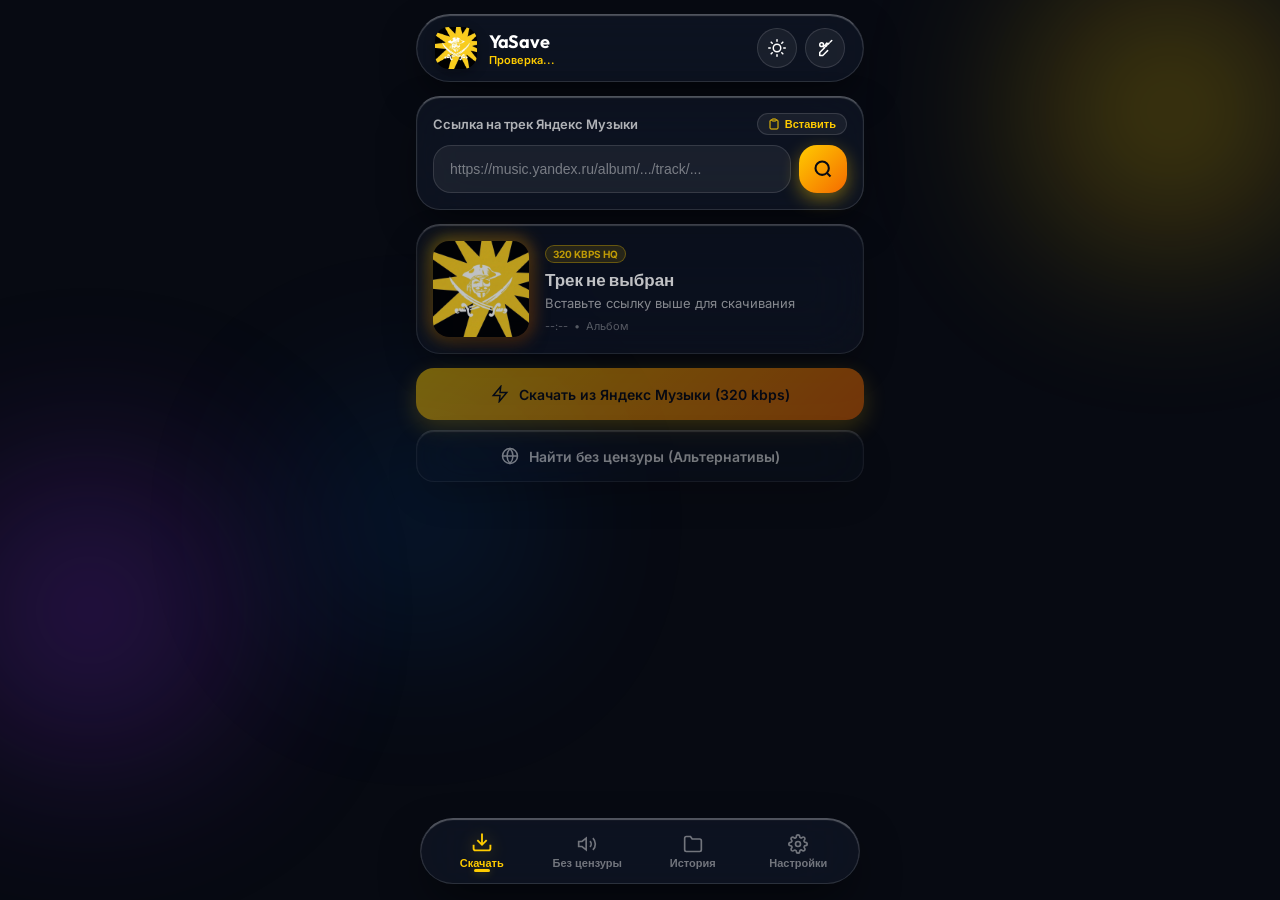
==== web/index.html @ c12ebddc "YaSave v2.0 Liquid Glass release with Android builder" ====
<!DOCTYPE html>
<html lang="ru" data-theme="dark">
<head>
  <meta charset="UTF-8">
  <meta name="viewport" content="width=device-width, initial-scale=1.0, maximum-scale=1.0, user-scalable=no, viewport-fit=cover">
  <title>YaSave — Liquid Glass Yandex Music Downloader</title>
  
  <!-- Favicon and PWA -->
  <link rel="icon" type="image/png" href="assets/icon.png">
  <link rel="apple-touch-icon" href="assets/icon.png">
  <meta name="theme-color" content="#0b0f19">
  <meta name="apple-mobile-web-app-capable" content="yes">
  <meta name="apple-mobile-web-app-status-bar-style" content="black-translucent">

  <!-- Google Fonts: Outfit & Inter for ultra-crisp modern typography -->
  <link rel="preconnect" href="https://fonts.googleapis.com">
  <link rel="preconnect" href="https://fonts.gstatic.com" crossorigin>
  <link href="https://fonts.googleapis.com/css2?family=Inter:wght@400;500;600;700&family=Outfit:wght@500;600;700;800&display=swap" rel="stylesheet">

  <!-- Immediate Zero-Flicker Session & Theme Hydration -->
  <script>
    (function() {
      try {
        const savedTheme = localStorage.getItem('yasave_theme');
        if (savedTheme) {
          document.documentElement.dataset.theme = savedTheme;
        }
        const savedAccent = localStorage.getItem('yasave_accent');
        if (savedAccent) {
          document.documentElement.style.setProperty('--accent', savedAccent);
        }
      } catch (e) {}
    })();
  </script>

  <link rel="stylesheet" href="css/style.css">
</head>
<body>

  <!-- Ambient Dynamic Liquid Mesh Background -->
  <div class="ambient-mesh" aria-hidden="true">
    <div class="aura-orb orb-1"></div>
    <div class="aura-orb orb-2"></div>
    <div class="aura-orb orb-3"></div>
    <div class="glass-noise-overlay"></div>
  </div>

  <!-- Minimalist Telegram / YouTube / Вкусно — и точка Style Splash Screen -->
  <div id="splash-screen" class="splash-screen">
    <div class="splash-minimal-content">
      <div class="splash-logo-container">
        <div class="splash-soft-glow"></div>
        <img src="assets/icon.png" alt="YaSave Logo" class="splash-app-logo">
      </div>
      <h1 class="splash-brand-title">YaSave</h1>
      <p class="splash-brand-subtitle">Музыка без границ</p>

      <!-- Sleek 3-Dot Pulse Loader (Telegram Style) -->
      <div class="splash-dots-loader">
        <span class="dot dot-1"></span>
        <span class="dot dot-2"></span>
        <span class="dot dot-3"></span>
      </div>
    </div>
  </div>

  <!-- Main App Shell -->
  <div class="app-container">

    <!-- Top Floating Header -->
    <header class="app-header liquid-card">
      <div class="header-brand">
        <img src="assets/icon.png" alt="Icon" class="header-icon">
        <div class="header-titles">
          <span class="header-title">YaSave</span>
          <span class="header-status-badge" id="header-user-status">Проверка...</span>
        </div>
      </div>
      <div class="header-actions">
        <button class="icon-btn" id="btn-theme-toggle" title="Сменить тему" aria-label="Сменить тему">
          <svg class="theme-icon-sun" viewBox="0 0 24 24" fill="none" stroke="currentColor" stroke-width="2" stroke-linecap="round" stroke-linejoin="round">
            <circle cx="12" cy="12" r="5"></circle>
            <line x1="12" y1="1" x2="12" y2="3"></line>
            <line x1="12" y1="21" x2="12" y2="23"></line>
            <line x1="4.22" y1="4.22" x2="5.64" y2="5.64"></line>
            <line x1="18.36" y1="18.36" x2="19.78" y2="19.78"></line>
            <line x1="1" y1="12" x2="3" y2="12"></line>
            <line x1="21" y1="12" x2="23" y2="12"></line>
            <line x1="4.22" y1="19.78" x2="5.64" y2="18.36"></line>
            <line x1="18.36" y1="5.64" x2="19.78" y2="4.22"></line>
          </svg>
          <svg class="theme-icon-moon" viewBox="0 0 24 24" fill="none" stroke="currentColor" stroke-width="2" stroke-linecap="round" stroke-linejoin="round">
            <path d="M21 12.79A9 9 0 1 1 11.21 3 7 7 0 0 0 21 12.79z"></path>
          </svg>
        </button>
        <button class="icon-btn" id="btn-quick-token" title="Авторизация" aria-label="Авторизация">
          <svg viewBox="0 0 24 24" fill="none" stroke="currentColor" stroke-width="2" stroke-linecap="round" stroke-linejoin="round">
            <path d="M21 2l-2 2m-1.5 1.5L16 7l-1.5-1.5L13 7l1.5 1.5L13 10l-1.5-1.5L10 10l1.5 1.5L9 14l-4 4v4h4l4-4 2.5-2.5"></path>
            <circle cx="7.5" cy="7.5" r="2.5"></circle>
          </svg>
        </button>
      </div>
    </header>

    <!-- Scrollable Screen Content -->
    <main class="screens-viewport">

      <!-- ================= TAB 1: СКАЧАТЬ (DOWNLOADER) ================= -->
      <section id="tab-download" class="screen-tab active">
        
        <!-- Input Liquid Card -->
        <div class="liquid-card input-card">
          <div class="input-card-header">
            <label for="track-url-input">Ссылка на трек Яндекс Музыки</label>
            <button type="button" class="text-pill-btn" id="btn-paste-clipboard">
              <svg viewBox="0 0 24 24" fill="none" stroke="currentColor" stroke-width="2"><path d="M16 4h2a2 2 0 0 1 2 2v14a2 2 0 0 1-2 2H6a2 2 0 0 1-2-2V6a2 2 0 0 1 2-2h2"></path><rect x="8" y="2" width="8" height="4" rx="1" ry="1"></rect></svg>
              Вставить
            </button>
          </div>
          <div class="input-group">
            <input 
              type="text" 
              id="track-url-input" 
              placeholder="https://music.yandex.ru/album/.../track/..." 
              autocomplete="off" 
              spellcheck="false"
            />
            <button class="primary-btn search-btn" id="btn-fetch-track" title="Найти трек">
              <svg viewBox="0 0 24 24" fill="none" stroke="currentColor" stroke-width="2.5"><circle cx="11" cy="11" r="8"></circle><line x1="21" y1="21" x2="16.65" y2="16.65"></line></svg>
            </button>
          </div>
        </div>

        <!-- Hero Track Card (Preview) -->
        <div id="track-hero-card" class="liquid-card track-card empty-state">
          <div class="cover-wrapper">
            <div class="vinyl-glow"></div>
            <img id="track-cover-img" src="assets/cover.jpg" alt="Track Cover" class="cover-img">
            <div class="playing-equalizer-badge hidden" id="card-equalizer">
              <span></span><span></span><span></span>
            </div>
          </div>
          
          <div class="track-details">
            <div class="track-badges-row">
              <span class="badge badge-bitrate" id="badge-bitrate">320 kbps HQ</span>
              <span class="badge badge-explicit hidden" id="badge-explicit">18+ EXPLICIT</span>
            </div>
            <h2 class="track-title" id="track-title">Трек не выбран</h2>
            <p class="track-artist" id="track-artist">Вставьте ссылку выше для скачивания</p>
            <div class="track-meta-row">
              <span class="meta-item" id="track-duration">--:--</span>
              <span class="meta-dot">•</span>
              <span class="meta-item" id="track-album">Альбом</span>
            </div>
          </div>
        </div>

        <!-- Download Action Buttons -->
        <div class="actions-stack">
          <button class="liquid-button btn-glow-primary" id="btn-download-ym" disabled>
            <div class="btn-shine"></div>
            <svg class="btn-icon" viewBox="0 0 24 24" fill="none" stroke="currentColor" stroke-width="2"><path d="M13 2L3 14h9l-1 8 10-12h-9l1-8z"></path></svg>
            <span class="btn-text">Скачать из Яндекс Музыки (320 kbps)</span>
          </button>

          <button class="liquid-button btn-glass-accent" id="btn-find-uncensored" disabled>
            <svg class="btn-icon" viewBox="0 0 24 24" fill="none" stroke="currentColor" stroke-width="2"><circle cx="12" cy="12" r="10"></circle><line x1="2" y1="12" x2="22" y2="12"></line><path d="M12 2a15.3 15.3 0 0 1 4 10 15.3 15.3 0 0 1-4 10 15.3 15.3 0 0 1-4-10 15.3 15.3 0 0 1 4-10z"></path></svg>
            <span class="btn-text">Найти без цензуры (Альтернативы)</span>
          </button>
        </div>

        <!-- Liquid Glass Progress Bar -->
        <div id="progress-container" class="liquid-card progress-card hidden">
          <div class="progress-info-row">
            <div class="progress-status-wrap">
              <div class="pulsing-dot"></div>
              <span class="progress-stage-text" id="progress-stage-text">Загрузка...</span>
            </div>
            <span class="progress-percent-badge" id="progress-percent">0%</span>
          </div>

          <div class="progress-track">
            <div class="progress-fill" id="progress-fill" style="width: 0%;">
              <div class="progress-shimmer"></div>
            </div>
          </div>

          <div class="progress-footer-row">
            <span class="progress-bytes" id="progress-bytes">0.0 / 0.0 МБ</span>
            <span class="progress-speed" id="progress-speed"></span>
          </div>
        </div>

        <!-- Success Result Card -->
        <div id="result-success-card" class="liquid-card success-card hidden">
          <div class="success-icon-wrap">
            <svg viewBox="0 0 24 24" fill="none" stroke="currentColor" stroke-width="2.5"><path d="M22 11.08V12a10 10 0 1 1-5.93-9.14"></path><polyline points="22 4 12 14.01 9 11.01"></polyline></svg>
          </div>
          <div class="success-text-wrap">
            <h4 class="success-title">Трек успешно сохранён!</h4>
            <p class="success-filename" id="success-filename">Song.mp3</p>
          </div>
          <button class="liquid-button btn-glass-sm" id="btn-open-folder-action">
            <svg class="btn-sm-icon" viewBox="0 0 24 24" fill="none" stroke="currentColor" stroke-width="2" width="16" height="16"><path d="M22 19a2 2 0 0 1-2 2H4a2 2 0 0 1-2-2V5a2 2 0 0 1 2-2h5l2 3h9a2 2 0 0 1 2 2z"></path></svg>
            <span>Открыть папку</span>
          </button>
        </div>

      </section>

      <!-- ================= TAB 2: БЕЗ ЦЕНЗУРЫ (UNCENSORED ALTERNATIVES) ================= -->
      <section id="tab-uncensored" class="screen-tab">
        <div class="liquid-card section-hero-card">
          <div class="hero-icon-pill">
            <svg viewBox="0 0 24 24" fill="none" stroke="currentColor" stroke-width="2"><polygon points="11 5 6 9 2 9 2 15 6 15 11 19 11 5"></polygon><path d="M19.07 4.93a10 10 0 0 1 0 14.14M15.54 8.46a5 5 0 0 1 0 7.07"></path></svg>
          </div>
          <div class="hero-text-wrap">
            <h3 class="hero-title">Поиск версий без цензуры</h3>
            <p class="hero-desc">Поддержка SoundCloud, Spotify (Match) и YouTube с предпрослушиванием.</p>
          </div>
        </div>

        <!-- Source Selector Filter Pills -->
        <div class="source-filter-pills" id="source-filter-pills">
          <button type="button" class="source-pill active" data-source="all">
            <span class="pill-dot dot-all"></span>
            Все источники
          </button>
          <button type="button" class="source-pill" data-source="soundcloud">
            <svg class="pill-icon icon-sc" viewBox="0 0 24 24" fill="currentColor"><path d="M11.56 8.87V17h1.41V9.56c-.44-.45-.92-.69-1.41-.69zm-2.82 1.63V17h1.41v-6.5zm-2.82 2.45V17h1.41v-4.05zm-2.82 1.63V17h1.41v-2.42zm11.28-7.34C13.88 5.61 13.06 4 11.5 4c-.7 0-1.34.33-1.84.88v3.31c.56-.25 1.18-.39 1.84-.39 1.43 0 2.65 1.05 2.9 2.44zM18 9c-.28 0-.55.03-.82.1.28.53.44 1.13.44 1.77 0 2.05-1.55 3.73-3.53 3.96V17H20c2.21 0 4-1.79 4-4s-1.79-4-4-4z"/></svg>
            SoundCloud
          </button>
          <button type="button" class="source-pill" data-source="spotify">
            <svg class="pill-icon icon-sp" viewBox="0 0 24 24" fill="currentColor"><path d="M12 2C6.477 2 2 6.477 2 12c0 5.524 4.477 10 10 10s10-4.476 10-10c0-5.523-4.477-10-10-10zm4.586 14.424c-.18.295-.563.387-.857.207-2.35-1.434-5.308-1.758-8.793-.963-.335.077-.67-.133-.746-.469-.077-.334.132-.67.468-.745 3.808-.871 7.076-.505 9.721 1.113.294.18.386.563.207.857zm1.225-2.723c-.226.367-.709.482-1.075.257-2.687-1.652-6.785-2.131-9.965-1.166-.413.127-.848-.106-.973-.519-.125-.413.108-.848.52-.974 3.632-1.102 8.147-.568 11.235 1.328.366.226.481.709.258 1.074zm.105-2.835C14.692 8.95 9.375 8.775 6.297 9.71c-.494.15-1.016-.129-1.166-.624-.149-.495.13-1.016.625-1.166 3.532-1.073 9.404-.866 13.115 1.337.445.264.59.838.327 1.282-.264.443-.838.59-1.281.327z"/></svg>
            Spotify Match
          </button>
          <button type="button" class="source-pill" data-source="youtube">
            <svg class="pill-icon icon-yt" viewBox="0 0 24 24" fill="currentColor"><path d="M23.498 6.186a3.016 3.016 0 0 0-2.122-2.136C19.505 3.545 12 3.545 12 3.545s-7.505 0-9.377.505A3.017 3.017 0 0 0 .502 6.186C0 8.07 0 12 0 12s0 3.93.502 5.814a3.016 3.016 0 0 0 2.122 2.136c1.871.505 9.376.505 9.376.505s7.505 0 9.377-.505a3.015 3.015 0 0 0 2.122-2.136C24 15.93 24 12 24 12s0-3.93-.502-5.814zM9.545 15.568V8.432L15.818 12l-6.273 3.568z"/></svg>
            YouTube Music
          </button>
        </div>

        <!-- Search Bar for Alternatives -->
        <div class="liquid-card input-card">
          <div class="input-group">
            <input 
              type="text" 
              id="alt-search-input" 
              placeholder="Введите название трека или ссылку (Spotify / SoundCloud / YouTube)..." 
            />
            <button class="primary-btn search-btn" id="btn-trigger-alt-search" title="Искать">
              <svg viewBox="0 0 24 24" fill="none" stroke="currentColor" stroke-width="2.5"><circle cx="11" cy="11" r="8"></circle><line x1="21" y1="21" x2="16.65" y2="16.65"></line></svg>
            </button>
          </div>
        </div>

        <!-- Alternatives Candidates List -->
        <div id="alt-results-list" class="cards-list">
          <div class="empty-placeholder">
            <svg viewBox="0 0 24 24" fill="none" stroke="currentColor" stroke-width="1.5"><circle cx="12" cy="12" r="10"></circle><polygon points="10 8 16 12 10 16 10 8"></polygon></svg>
            <p>Выберите трек во вкладке «Скачать» или введите поисковый запрос</p>
          </div>
        </div>
      </section>

      <!-- ================= TAB 3: ИСТОРИЯ (LIBRARY) ================= -->
      <section id="tab-history" class="screen-tab">
        <div class="liquid-card section-hero-card">
          <div class="hero-icon-pill">
            <svg viewBox="0 0 24 24" fill="none" stroke="currentColor" stroke-width="2"><path d="M22 19a2 2 0 0 1-2 2H4a2 2 0 0 1-2-2V5a2 2 0 0 1 2-2h5l2 3h9a2 2 0 0 1 2 2z"></path></svg>
          </div>
          <div class="hero-text-wrap">
            <h3 class="hero-title">Скачанные треки</h3>
            <p class="hero-desc" id="history-folder-label">Загрузки сохранены в Downloads/YaSave</p>
          </div>
          <button class="icon-btn" id="btn-refresh-history" title="Обновить">
            <svg viewBox="0 0 24 24" fill="none" stroke="currentColor" stroke-width="2"><polyline points="23 4 23 10 17 10"></polyline><polyline points="1 20 1 14 7 14"></polyline><path d="M3.51 9a9 9 0 0 1 14.85-3.36L23 10M1 14l4.64 4.36A9 9 0 0 0 20.49 15"></path></svg>
          </button>
        </div>

        <div id="history-items-list" class="cards-list">
          <div class="empty-placeholder">
            <p>Пока нет скачанных треков</p>
          </div>
        </div>
      </section>

      <!-- ================= TAB 4: НАСТРОЙКИ (SETTINGS) ================= -->
      <section id="tab-settings" class="screen-tab">
        
        <!-- Accent Color Picker (Horizontal Scroll + Rainbow Color Wheel) -->
        <div class="liquid-card settings-card">
          <div class="settings-title-row">
            <div>
              <h4 class="settings-group-title">Цвет акцента (Liquid Aura)</h4>
              <p class="settings-group-desc">Листайте цвета вбок или настройте свой оттенок</p>
            </div>
          </div>
          
          <div class="accent-palette-scroll" id="accent-palette-scroll">
            <button class="palette-swatch active" data-color="#FFCC00" style="--swatch-color: #FFCC00;" title="Яндекс Золото">
              <span class="swatch-check">✓</span>
            </button>
            <button class="palette-swatch" data-color="#FF5500" style="--swatch-color: #FF5500;" title="Неоновый Огонь">
              <span class="swatch-check">✓</span>
            </button>
            <button class="palette-swatch" data-color="#FF2D55" style="--swatch-color: #FF2D55;" title="Рубиновый Неон">
              <span class="swatch-check">✓</span>
            </button>
            <button class="palette-swatch" data-color="#FF2E93" style="--swatch-color: #FF2E93;" title="Радиант Роуз">
              <span class="swatch-check">✓</span>
            </button>
            <button class="palette-swatch" data-color="#B026FF" style="--swatch-color: #B026FF;" title="Синтвейв Пурпур">
              <span class="swatch-check">✓</span>
            </button>
            <button class="palette-swatch" data-color="#6366F1" style="--swatch-color: #6366F1;" title="Электрик Индиго">
              <span class="swatch-check">✓</span>
            </button>
            <button class="palette-swatch" data-color="#00A3FF" style="--swatch-color: #00A3FF;" title="Кибер Сапфир">
              <span class="swatch-check">✓</span>
            </button>
            <button class="palette-swatch" data-color="#00E5FF" style="--swatch-color: #00E5FF;" title="Лазурный Неон">
              <span class="swatch-check">✓</span>
            </button>
            <button class="palette-swatch" data-color="#00E575" style="--swatch-color: #00E575;" title="Изумрудный Неон">
              <span class="swatch-check">✓</span>
            </button>
            <button class="palette-swatch" data-color="#A3E635" style="--swatch-color: #A3E635;" title="Лайм Драйв">
              <span class="swatch-check">✓</span>
            </button>
            <button class="palette-swatch" data-color="#E2E8F0" style="--swatch-color: #E2E8F0;" title="Ледяная Платина">
              <span class="swatch-check">✓</span>
            </button>

            <!-- Custom Color Picker Swatch -->
            <button type="button" class="palette-swatch rainbow-swatch" id="btn-rainbow-picker" title="Выбрать свой цвет на спектре">
              <svg class="rainbow-svg-icon" viewBox="0 0 24 24" fill="none" stroke="currentColor" stroke-width="2.5" stroke-linecap="round" stroke-linejoin="round">
                <circle cx="12" cy="12" r="10"></circle>
                <circle cx="12" cy="12" r="4"></circle>
                <line x1="12" y1="2" x2="12" y2="8"></line>
                <line x1="12" y1="16" x2="12" y2="22"></line>
                <line x1="2" y1="12" x2="8" y2="12"></line>
                <line x1="16" y1="12" x2="22" y2="12"></line>
              </svg>
            </button>
            <input type="color" id="custom-color-picker" class="hidden-color-input" value="#FFCC00">
          </div>
        </div>

        <!-- Auth & Token Card -->
        <div class="liquid-card settings-card">
          <h4 class="settings-group-title">Авторизация Яндекс Музыки</h4>
          <div class="account-status-row">
            <div class="account-avatar-wrap">
              <img src="assets/icon.png" alt="Avatar" class="account-avatar">
            </div>
            <div class="account-info">
              <span class="account-name" id="settings-account-name">Проверка токена...</span>
              <span class="account-sub" id="settings-account-sub">Статус подписки</span>
            </div>
          </div>
          <div class="actions-stack auth-actions">
            <button class="liquid-button btn-glass-sm" id="btn-open-device-auth">
              <svg viewBox="0 0 24 24" fill="none" stroke="currentColor" stroke-width="2"><rect x="5" y="2" width="14" height="20" rx="2" ry="2"></rect><line x1="12" y1="18" x2="12.01" y2="18"></line></svg>
              Войти через ya.ru/device (Код)
            </button>
            <button class="liquid-button btn-glass-sm" id="btn-open-manual-auth">
              <svg viewBox="0 0 24 24" fill="none" stroke="currentColor" stroke-width="2"><path d="M21 2l-2 2m-1.5 1.5L16 7l-1.5-1.5L13 7l1.5 1.5L13 10l-1.5-1.5L10 10l1.5 1.5L9 14l-4 4v4h4l4-4 2.5-2.5"></path><circle cx="7.5" cy="7.5" r="2.5"></circle></svg>
              Ввести токен вручную
            </button>
            <button class="liquid-button btn-glass-sm hidden" id="btn-auth-logout" style="color: #ff453a;">
              <svg viewBox="0 0 24 24" fill="none" stroke="currentColor" stroke-width="2"><path d="M9 21H5a2 2 0 0 1-2-2V5a2 2 0 0 1 2-2h4"></path><polyline points="16 17 21 12 16 7"></polyline><line x1="21" y1="12" x2="9" y2="12"></line></svg>
              Выйти из аккаунта
            </button>
          </div>
        </div>

        <!-- System & Storage Card -->
        <div class="liquid-card settings-card">
          <h4 class="settings-group-title">Папка сохранения и система</h4>
          <div class="settings-row">
            <span class="setting-label">Путь к файлам:</span>
            <span class="setting-val" id="settings-storage-path">Downloads/YaSave</span>
          </div>
          <button class="liquid-button btn-glass-sm" id="btn-open-storage-folder">
            <svg viewBox="0 0 24 24" fill="none" stroke="currentColor" stroke-width="2"><path d="M22 19a2 2 0 0 1-2 2H4a2 2 0 0 1-2-2V5a2 2 0 0 1 2-2h5l2 3h9a2 2 0 0 1 2 2z"></path></svg>
            Открыть папку с треками
          </button>
        </div>

        <!-- About Card -->
        <div class="liquid-card settings-card about-card">
          <div class="about-header">
            <img src="assets/icon.png" alt="YaSave" class="about-icon">
            <div>
              <span class="about-title">YaSave v2.0 Liquid Glass</span>
              <span class="about-sub">Поддержка Android APK & Windows Desktop</span>
            </div>
          </div>
          <p class="about-text">
            Скачивание музыки с сохранением оригинальных обложек в 1000x1000, тегов ID3v2 и альтернативных версий без цензуры.
          </p>
        </div>

      </section>

    </main>

    <!-- Floating Liquid Glass Bottom Navigation Bar (No Buggy Oval) -->
    <nav class="liquid-nav-bar">
      <button class="nav-item active" data-tab="tab-download">
        <svg viewBox="0 0 24 24" fill="none" stroke="currentColor" stroke-width="2"><path d="M21 15v4a2 2 0 0 1-2 2H5a2 2 0 0 1-2-2v-4"></path><polyline points="7 10 12 15 17 10"></polyline><line x1="12" y1="15" x2="12" y2="3"></line></svg>
        <span>Скачать</span>
      </button>

      <button class="nav-item" data-tab="tab-uncensored">
        <svg viewBox="0 0 24 24" fill="none" stroke="currentColor" stroke-width="2"><polygon points="11 5 6 9 2 9 2 15 6 15 11 19 11 5"></polygon><path d="M19.07 4.93a10 10 0 0 1 0 14.14M15.54 8.46a5 5 0 0 1 0 7.07"></path></svg>
        <span>Без цензуры</span>
      </button>

      <button class="nav-item" data-tab="tab-history">
        <svg viewBox="0 0 24 24" fill="none" stroke="currentColor" stroke-width="2"><path d="M22 19a2 2 0 0 1-2 2H4a2 2 0 0 1-2-2V5a2 2 0 0 1 2-2h5l2 3h9a2 2 0 0 1 2 2z"></path></svg>
        <span>История</span>
      </button>

      <button class="nav-item" data-tab="tab-settings">
        <svg viewBox="0 0 24 24" fill="none" stroke="currentColor" stroke-width="2"><circle cx="12" cy="12" r="3"></circle><path d="M19.4 15a1.65 1.65 0 0 0 .33 1.82l.06.06a2 2 0 0 1 0 2.83 2 2 0 0 1-2.83 0l-.06-.06a1.65 1.65 0 0 0-1.82-.33 1.65 1.65 0 0 0-1 1.51V21a2 2 0 0 1-2 2 2 2 0 0 1-2-2v-.09A1.65 1.65 0 0 0 9 19.4a1.65 1.65 0 0 0-1.82.33l-.06.06a2 2 0 0 1-2.83 0 2 2 0 0 1 0-2.83l.06-.06a1.65 1.65 0 0 0 .33-1.82 1.65 1.65 0 0 0-1.51-1H3a2 2 0 0 1-2-2 2 2 0 0 1 2-2h.09A1.65 1.65 0 0 0 4.6 9a1.65 1.65 0 0 0-.33-1.82l-.06-.06a2 2 0 0 1 0-2.83 2 2 0 0 1 2.83 0l.06.06a1.65 1.65 0 0 0 1.82.33H9a1.65 1.65 0 0 0 1-1.51V3a2 2 0 0 1 2-2 2 2 0 0 1 2 2v.09a1.65 1.65 0 0 0 1 1.51 1.65 1.65 0 0 0 1.82-.33l.06-.06a2 2 0 0 1 2.83 0 2 2 0 0 1 0 2.83l-.06.06a1.65 1.65 0 0 0-.33 1.82V9a1.65 1.65 0 0 0 1.51 1H21a2 2 0 0 1 2 2 2 2 0 0 1-2 2h-.09a1.65 1.65 0 0 0-1.51 1z"></path></svg>
        <span>Настройки</span>
      </button>
    </nav>

  </div>

  <!-- ================= MODALS ================= -->

  <!-- Modal: Device Code OAuth Flow -->
  <div id="modal-device-auth" class="modal-overlay">
    <div class="liquid-card modal-card">
      <div class="modal-header">
        <h3 class="modal-title">Вход через ya.ru/device</h3>
        <button class="modal-close-btn" data-close-modal="modal-device-auth">&times;</button>
      </div>
      <p class="modal-instruction">
        1. Откройте в браузере сайт <strong>ya.ru/device</strong><br>
        2. Введите указанный код подтверждения:
      </p>

      <div class="user-code-display" id="device-code-display">
        <span class="code-text" id="device-code-val">------</span>
        <button class="code-copy-btn" id="btn-copy-device-code" title="Скопировать код">
          <svg viewBox="0 0 24 24" fill="none" stroke="currentColor" stroke-width="2"><rect x="9" y="9" width="13" height="13" rx="2" ry="2"></rect><path d="M5 15H4a2 2 0 0 1-2-2V4a2 2 0 0 1 2-2h9a2 2 0 0 1 2 2v1"></path></svg>
        </button>
      </div>

      <div class="poll-status-indicator">
        <div class="pulsing-spinner"></div>
        <span id="device-poll-status">Ожидание подтверждения...</span>
      </div>

      <div class="modal-actions-row">
        <a href="https://ya.ru/device" target="_blank" rel="noopener" class="liquid-button btn-glow-primary modal-action-btn" id="btn-open-browser-device">
          Открыть ya.ru/device
        </a>
      </div>
    </div>
  </div>

  <!-- Modal: Manual Token Entry -->
  <div id="modal-manual-auth" class="modal-overlay">
    <div class="liquid-card modal-card">
      <div class="modal-header">
        <h3 class="modal-title">Ручной ввод токена</h3>
        <button class="modal-close-btn" data-close-modal="modal-manual-auth">&times;</button>
      </div>
      <p class="modal-instruction">
        Вставьте ваш OAuth токен Яндекс Музыки (начинается с <code>y0_...</code> или <code>AQAAAA...</code>):
      </p>

      <div class="input-group">
        <input type="text" id="manual-token-input" placeholder="y0_AgAAAA..." autocomplete="off">
      </div>

      <div class="modal-actions-row">
        <button class="liquid-button btn-glow-primary modal-action-btn" id="btn-submit-manual-token">
          Проверить и сохранить
        </button>
      </div>
    </div>
  </div>

  <!-- Toast Notification Container -->
  <div id="toast-container" class="toast-container"></div>

  <!-- Hidden Audio Preview Player -->
  <audio id="global-preview-player" preload="none"></audio>

  <script src="js/app.js"></script>
</body>
</html>
---- web/css/style.css ----
/* ==========================================================================
   YaSave — Liquid Glass Design System (iOS & Telegram Inspired)
   ========================================================================== */

:root {
  /* Dynamic Accent Color (Default: Yandex Gold #FFCC00) */
  --accent-h: 48;
  --accent-s: 100%;
  --accent-l: 50%;
  --accent: hsl(var(--accent-h), var(--accent-s), var(--accent-l));
  --accent-contrast: #070a14;
  --accent-glow: hsla(var(--accent-h), var(--accent-s), var(--accent-l), 0.42);
  --accent-subtle: hsla(var(--accent-h), var(--accent-s), var(--accent-l), 0.16);
  --accent-gradient: linear-gradient(135deg, hsl(var(--accent-h), var(--accent-s), var(--accent-l)), hsl(calc(var(--accent-h) - 22), 100%, 48%));
  
  /* Radii & Curves */
  --radius-sm: 12px;
  --radius-md: 18px;
  --radius-lg: 24px;
  --radius-full: 9999px;

  /* Spring Animations */
  --ease-spring: cubic-bezier(0.175, 0.885, 0.32, 1.275);
  --ease-smooth: cubic-bezier(0.16, 1, 0.3, 1);
  --duration-fast: 0.2s;
  --duration-normal: 0.35s;
}

/* ================= DARK THEME (Obsidian Liquid Glass) ================= */
[data-theme="dark"] {
  --bg-deep: #070a12;
  --bg-surface: #0e1424;
  --text-primary: #ffffff;
  --text-secondary: rgba(255, 255, 255, 0.68);
  --text-muted: rgba(255, 255, 255, 0.42);
  
  --glass-bg: rgba(255, 255, 255, 0.055);
  --glass-card-bg: rgba(18, 24, 38, 0.65);
  --glass-border: rgba(255, 255, 255, 0.13);
  --glass-border-top: rgba(255, 255, 255, 0.28);
  --glass-shadow: 0 16px 40px -8px rgba(0, 0, 0, 0.55), inset 0 1px 1px 0 rgba(255, 255, 255, 0.25);
  --glass-blur: blur(28px) saturate(190%);
  
  --input-bg: rgba(255, 255, 255, 0.06);
  --input-border: rgba(255, 255, 255, 0.12);
  --card-glow: 0 0 25px rgba(0, 0, 0, 0.4);
}

/* ================= LIGHT THEME (Pearl Frosted Glass) ================= */
[data-theme="light"] {
  --bg-deep: #eef3f9;
  --bg-surface: #e2eaf4;
  --text-primary: #0a1120;
  --text-secondary: rgba(10, 17, 32, 0.72);
  --text-muted: rgba(10, 17, 32, 0.48);
  
  --glass-bg: rgba(255, 255, 255, 0.72);
  --glass-card-bg: rgba(255, 255, 255, 0.82);
  --glass-border: rgba(255, 255, 255, 0.8);
  --glass-border-top: rgba(255, 255, 255, 0.95);
  --glass-shadow: 0 16px 36px -10px rgba(0, 0, 0, 0.08), inset 0 1px 1px 0 rgba(255, 255, 255, 0.9);
  --glass-blur: blur(24px) saturate(180%);
  
  --input-bg: rgba(255, 255, 255, 0.88);
  --input-border: rgba(0, 0, 0, 0.1);
  --card-glow: 0 10px 30px rgba(0, 0, 0, 0.05);
}

/* Base Reset & Typography */
* {
  box-sizing: border-box;
  margin: 0;
  padding: 0;
  -webkit-tap-highlight-color: transparent;
}

body {
  font-family: 'Inter', -apple-system, BlinkMacSystemFont, "Segoe UI", Roboto, sans-serif;
  background-color: var(--bg-deep);
  color: var(--text-primary);
  min-height: 100vh;
  display: flex;
  justify-content: center;
  overflow-x: hidden;
  user-select: none;
  transition: background-color var(--duration-normal) ease, color var(--duration-normal) ease;
}

/* ================= AMBIENT DYNAMIC MESH BACKGROUND ================= */
.ambient-mesh {
  position: fixed;
  inset: 0;
  overflow: hidden;
  pointer-events: none;
  z-index: 0;
}

.aura-orb {
  position: absolute;
  border-radius: 50%;
  filter: blur(90px);
  opacity: 0.45;
  will-change: transform;
}

.orb-1 {
  width: 380px;
  height: 380px;
  background: radial-gradient(circle, var(--accent) 0%, transparent 70%);
  top: -80px;
  right: -80px;
  animation: floatOrb1 16s ease-in-out infinite alternate;
}

.orb-2 {
  width: 420px;
  height: 420px;
  background: radial-gradient(circle, #7928ca 0%, transparent 70%);
  bottom: 80px;
  left: -120px;
  animation: floatOrb2 22s ease-in-out infinite alternate;
}

.orb-3 {
  width: 320px;
  height: 320px;
  background: radial-gradient(circle, #0070f3 0%, transparent 70%);
  top: 40%;
  left: 20%;
  opacity: 0.25;
  animation: floatOrb3 18s ease-in-out infinite alternate;
}

@keyframes floatOrb1 {
  0% { transform: translate(0, 0) scale(1); }
  50% { transform: translate(-80px, 120px) scale(1.15); }
  100% { transform: translate(-30px, 60px) scale(0.95); }
}

@keyframes floatOrb2 {
  0% { transform: translate(0, 0) scale(1); }
  50% { transform: translate(100px, -90px) scale(1.1); }
  100% { transform: translate(50px, -40px) scale(0.9); }
}

@keyframes floatOrb3 {
  0% { transform: translate(0, 0) scale(0.9); }
  100% { transform: translate(-60px, -70px) scale(1.2); }
}

/* ================= SPLASH / LOADING SCREEN (MINIMALIST TELEGRAM & YOUTUBE STYLE) ================= */
.splash-screen {
  position: fixed;
  inset: 0;
  background: var(--bg-deep);
  z-index: 9999;
  display: flex;
  align-items: center;
  justify-content: center;
  transition: opacity 0.5s cubic-bezier(0.4, 0, 0.2, 1), transform 0.5s cubic-bezier(0.4, 0, 0.2, 1), visibility 0.5s;
}

.splash-screen.hidden {
  opacity: 0;
  transform: scale(1.04);
  visibility: hidden;
  pointer-events: none;
}

.splash-minimal-content {
  display: flex;
  flex-direction: column;
  align-items: center;
  text-align: center;
  padding: 24px;
  animation: splashMinimalEnter 0.7s cubic-bezier(0.16, 1, 0.3, 1) forwards;
}

@keyframes splashMinimalEnter {
  0% {
    opacity: 0;
    transform: scale(0.9) translateY(12px);
  }
  100% {
    opacity: 1;
    transform: scale(1) translateY(0);
  }
}

.splash-logo-container {
  position: relative;
  width: 96px;
  height: 96px;
  display: flex;
  align-items: center;
  justify-content: center;
  margin-bottom: 20px;
}

.splash-soft-glow {
  position: absolute;
  width: 150px;
  height: 150px;
  border-radius: 50%;
  background: radial-gradient(circle, var(--accent-glow) 0%, transparent 70%);
  filter: blur(16px);
  opacity: 0.65;
  animation: splashSoftPulse 2.4s ease-in-out infinite alternate;
}

@keyframes splashSoftPulse {
  0% { transform: scale(0.9); opacity: 0.45; }
  100% { transform: scale(1.25); opacity: 0.8; }
}

.splash-app-logo {
  position: relative;
  width: 96px;
  height: 96px;
  border-radius: 24px;
  object-fit: cover;
  box-shadow: 0 16px 36px rgba(0, 0, 0, 0.45), 0 0 0 1px rgba(255, 255, 255, 0.14);
}

.splash-brand-title {
  font-family: 'Outfit', -apple-system, sans-serif;
  font-size: 32px;
  font-weight: 700;
  letter-spacing: -0.4px;
  color: var(--text-primary);
  margin-bottom: 4px;
}

.splash-brand-subtitle {
  font-size: 13px;
  font-weight: 500;
  color: var(--text-secondary);
  letter-spacing: 0.3px;
}

/* Telegram / YouTube / Вкусно — и точка style 3-dot pulse loader */
.splash-dots-loader {
  display: flex;
  align-items: center;
  gap: 8px;
  margin-top: 36px;
  height: 12px;
}

.splash-dots-loader .dot {
  width: 7.5px;
  height: 7.5px;
  border-radius: 50%;
  background: var(--accent);
  box-shadow: 0 0 10px var(--accent-glow);
  opacity: 0.25;
  animation: telegramDotPulse 1.25s ease-in-out infinite;
}

.splash-dots-loader .dot-1 {
  animation-delay: 0s;
}

.splash-dots-loader .dot-2 {
  animation-delay: 0.22s;
}

.splash-dots-loader .dot-3 {
  animation-delay: 0.44s;
}

@keyframes telegramDotPulse {
  0%, 100% {
    transform: scale(0.8);
    opacity: 0.2;
  }
  50% {
    transform: scale(1.4);
    opacity: 1;
  }
}

/* Source Filter Pills (SoundCloud / Spotify / YouTube) */
.source-filter-pills {
  display: flex;
  gap: 8px;
  overflow-x: auto;
  padding: 6px 2px;
  scrollbar-width: none;
  -webkit-overflow-scrolling: touch;
  cursor: grab;
  user-select: none;
}

.source-filter-pills.is-dragging {
  cursor: grabbing;
}

.source-filter-pills::-webkit-scrollbar {
  display: none;
}

.source-pill {
  display: flex;
  align-items: center;
  gap: 6px;
  padding: 8px 14px;
  border-radius: var(--radius-full);
  border: 1px solid var(--glass-border);
  background: var(--glass-bg);
  backdrop-filter: var(--glass-blur);
  color: var(--text-secondary);
  font-size: 12px;
  font-weight: 600;
  cursor: pointer;
  white-space: nowrap;
  flex-shrink: 0;
  transition: all var(--duration-fast) var(--ease-spring);
}

.source-pill:hover {
  transform: translateY(-2px);
  border-color: var(--glass-border-top);
  color: var(--text-primary);
}

.source-pill.active {
  background: var(--accent-subtle);
  border-color: var(--accent);
  color: var(--accent);
  box-shadow: 0 4px 14px var(--accent-subtle);
}

.pill-dot.dot-all {
  width: 7px;
  height: 7px;
  border-radius: 50%;
  background: var(--accent);
  box-shadow: 0 0 6px var(--accent);
}

.pill-icon {
  width: 14px;
  height: 14px;
  flex-shrink: 0;
}

.icon-sc { color: #ff5500; }
.icon-sp { color: #1ed760; }
.icon-yt { color: #ff0000; }

.source-badge-sc {
  background: rgba(255, 85, 0, 0.15);
  color: #ff5500;
  border: 1px solid rgba(255, 85, 0, 0.3);
}

.source-badge-sp {
  background: rgba(30, 215, 96, 0.15);
  color: #1ed760;
  border: 1px solid rgba(30, 215, 96, 0.3);
}

.source-badge-yt {
  background: rgba(255, 0, 0, 0.15);
  color: #ff3b30;
  border: 1px solid rgba(255, 0, 0, 0.3);
}

/* ================= APP CONTAINER ================= */
.app-container {
  position: relative;
  width: 100%;
  max-width: 480px;
  min-height: 100vh;
  display: flex;
  flex-direction: column;
  z-index: 1;
  padding: 14px 16px 100px 16px; /* 100px bottom padding for floating tab bar */
}

/* ================= LIQUID GLASS COMPONENT ================= */
.liquid-card {
  position: relative;
  background: var(--glass-card-bg);
  backdrop-filter: var(--glass-blur);
  -webkit-backdrop-filter: var(--glass-blur);
  border-radius: var(--radius-lg);
  border: 1px solid var(--glass-border);
  border-top: 1px solid var(--glass-border-top);
  box-shadow: var(--glass-shadow);
  transition: transform var(--duration-fast) var(--ease-spring), box-shadow var(--duration-normal) ease;
}

.liquid-card:hover {
  box-shadow: var(--glass-shadow), 0 0 24px var(--accent-subtle);
}

/* ================= HEADER ================= */
.app-header {
  display: flex;
  align-items: center;
  justify-content: space-between;
  padding: 12px 18px;
  margin-bottom: 14px;
  border-radius: var(--radius-full);
}

.header-brand {
  display: flex;
  align-items: center;
  gap: 12px;
}

.header-icon {
  width: 42px;
  height: 42px;
  border-radius: 14px;
  box-shadow: 0 4px 12px rgba(0, 0, 0, 0.3);
  object-fit: cover;
}

.header-titles {
  display: flex;
  flex-direction: column;
}

.header-title {
  font-family: 'Outfit', sans-serif;
  font-size: 18px;
  font-weight: 700;
  letter-spacing: -0.3px;
  color: var(--text-primary);
}

.header-status-badge {
  font-size: 11px;
  color: var(--accent);
  font-weight: 600;
}

.header-actions {
  display: flex;
  align-items: center;
  gap: 8px;
}

.icon-btn {
  width: 40px;
  height: 40px;
  border-radius: 50%;
  border: 1px solid var(--glass-border);
  background: var(--glass-bg);
  color: var(--text-primary);
  display: flex;
  align-items: center;
  justify-content: center;
  cursor: pointer;
  transition: transform var(--duration-fast) var(--ease-spring), background var(--duration-fast) ease;
}

.icon-btn:hover {
  transform: scale(1.08);
  background: var(--accent-subtle);
}

.icon-btn:active {
  transform: scale(0.94);
}

.icon-btn svg {
  width: 18px;
  height: 18px;
}

[data-theme="dark"] .theme-icon-sun { display: block; }
[data-theme="dark"] .theme-icon-moon { display: none; }
[data-theme="light"] .theme-icon-sun { display: none; }
[data-theme="light"] .theme-icon-moon { display: block; }

/* ================= SCREENS / TABS ================= */
.screens-viewport {
  position: relative;
  width: 100%;
  flex: 1;
}

.screen-tab {
  display: none;
  flex-direction: column;
  gap: 14px;
  animation: tabFadeIn 0.35s var(--ease-smooth);
}

.screen-tab.active {
  display: flex;
}

@keyframes tabFadeIn {
  from {
    opacity: 0;
    transform: translateY(12px) scale(0.98);
  }
  to {
    opacity: 1;
    transform: translateY(0) scale(1);
  }
}

/* ================= INPUT CARD ================= */
.input-card {
  padding: 16px;
  display: flex;
  flex-direction: column;
  gap: 10px;
}

.input-card-header {
  display: flex;
  justify-content: space-between;
  align-items: center;
}

.input-card-header label {
  font-size: 13px;
  font-weight: 600;
  color: var(--text-secondary);
}

.text-pill-btn {
  display: flex;
  align-items: center;
  gap: 5px;
  padding: 4px 10px;
  border-radius: var(--radius-full);
  border: 1px solid var(--glass-border);
  background: var(--glass-bg);
  color: var(--accent);
  font-size: 11px;
  font-weight: 600;
  cursor: pointer;
  transition: transform var(--duration-fast) var(--ease-spring);
}

.text-pill-btn svg {
  width: 12px;
  height: 12px;
}

.text-pill-btn:hover {
  transform: scale(1.05);
}

.input-group {
  display: flex;
  gap: 8px;
  align-items: center;
}

.input-group input {
  flex: 1;
  height: 48px;
  padding: 0 16px;
  border-radius: var(--radius-md);
  border: 1px solid var(--input-border);
  background: var(--input-bg);
  color: var(--text-primary);
  font-size: 14px;
  outline: none;
  transition: border-color var(--duration-fast) ease, box-shadow var(--duration-fast) ease;
}

.input-group input:focus {
  border-color: var(--accent);
  box-shadow: 0 0 0 3px var(--accent-subtle);
}

.input-group input::placeholder {
  color: var(--text-muted);
}

.primary-btn.search-btn {
  width: 48px;
  height: 48px;
  border-radius: var(--radius-md);
  border: none;
  background: var(--accent-gradient);
  color: var(--accent-contrast);
  display: flex;
  align-items: center;
  justify-content: center;
  cursor: pointer;
  box-shadow: 0 6px 18px var(--accent-glow);
  transition: transform var(--duration-fast) var(--ease-spring);
}

.primary-btn.search-btn:hover {
  transform: scale(1.06);
}

.primary-btn.search-btn:active {
  transform: scale(0.95);
}

.primary-btn.search-btn svg {
  width: 20px;
  height: 20px;
}

/* ================= TRACK HERO CARD ================= */
.track-card {
  padding: 16px;
  display: flex;
  gap: 16px;
  align-items: center;
  min-height: 130px;
}

.track-card.empty-state {
  opacity: 0.75;
}

.cover-wrapper {
  position: relative;
  width: 96px;
  height: 96px;
  flex-shrink: 0;
}

.vinyl-glow {
  position: absolute;
  inset: -4px;
  border-radius: 20px;
  background: var(--accent-gradient);
  filter: blur(8px);
  opacity: 0.5;
  transition: opacity var(--duration-normal) ease;
}

.cover-img {
  position: relative;
  width: 100%;
  height: 100%;
  border-radius: 16px;
  object-fit: cover;
  box-shadow: 0 8px 20px rgba(0, 0, 0, 0.4);
}

.playing-equalizer-badge {
  position: absolute;
  bottom: 6px;
  right: 6px;
  background: rgba(0, 0, 0, 0.75);
  backdrop-filter: blur(8px);
  border-radius: 8px;
  padding: 4px 6px;
  display: flex;
  gap: 3px;
  align-items: flex-end;
  height: 16px;
}

.playing-equalizer-badge span {
  width: 3px;
  height: 6px;
  background: var(--accent);
  border-radius: 2px;
  animation: miniEqualizer 0.8s ease-in-out infinite alternate;
}

.playing-equalizer-badge span:nth-child(2) { animation-delay: 0.2s; }
.playing-equalizer-badge span:nth-child(3) { animation-delay: 0.4s; }

@keyframes miniEqualizer {
  0% { height: 4px; }
  100% { height: 14px; }
}

.track-details {
  display: flex;
  flex-direction: column;
  overflow: hidden;
  flex: 1;
}

.track-badges-row {
  display: flex;
  gap: 6px;
  margin-bottom: 6px;
}

.badge {
  font-size: 10px;
  font-weight: 700;
  padding: 2px 7px;
  border-radius: var(--radius-full);
  text-transform: uppercase;
}

.badge-bitrate {
  background: var(--accent-subtle);
  color: var(--accent);
  border: 1px solid var(--accent-glow);
}

.badge-explicit {
  background: rgba(255, 45, 85, 0.15);
  color: #ff2d55;
  border: 1px solid rgba(255, 45, 85, 0.3);
}

.track-title {
  font-family: 'Outfit', sans-serif;
  font-size: 17px;
  font-weight: 700;
  color: var(--text-primary);
  white-space: nowrap;
  overflow: hidden;
  text-overflow: ellipsis;
  margin-bottom: 4px;
}

.track-artist {
  font-size: 13px;
  color: var(--text-secondary);
  white-space: nowrap;
  overflow: hidden;
  text-overflow: ellipsis;
  margin-bottom: 8px;
}

.track-meta-row {
  display: flex;
  align-items: center;
  gap: 6px;
  font-size: 11px;
  color: var(--text-muted);
}

/* ================= ACTION BUTTONS ================= */
.actions-stack {
  display: flex;
  flex-direction: column;
  gap: 10px;
}

.liquid-button {
  position: relative;
  width: 100%;
  height: 52px;
  border-radius: var(--radius-md);
  display: flex;
  align-items: center;
  justify-content: center;
  gap: 10px;
  font-family: 'Inter', sans-serif;
  font-size: 14px;
  font-weight: 600;
  cursor: pointer;
  overflow: hidden;
  border: none;
  transition: transform var(--duration-fast) var(--ease-spring), box-shadow var(--duration-fast) ease, opacity var(--duration-fast) ease;
}

.liquid-button:disabled {
  opacity: 0.45;
  cursor: not-allowed;
  pointer-events: none;
}

.liquid-button:active {
  transform: scale(0.97);
}

.liquid-button .btn-icon {
  width: 18px;
  height: 18px;
  flex-shrink: 0;
}

/* Primary Glow Button */
.btn-glow-primary {
  background: var(--accent-gradient);
  color: var(--accent-contrast);
  box-shadow: 0 8px 24px var(--accent-glow);
}

.btn-glow-primary:hover:not(:disabled) {
  transform: translateY(-2px);
  box-shadow: 0 12px 30px var(--accent-glow);
}

.btn-shine {
  position: absolute;
  top: 0;
  left: -100%;
  width: 60%;
  height: 100%;
  background: linear-gradient(90deg, transparent, rgba(255, 255, 255, 0.4), transparent);
  transform: skewX(-20deg);
  animation: buttonShine 4s infinite;
}

@keyframes buttonShine {
  20%, 100% { left: 140%; }
}

/* Secondary Glass Accent Button */
.btn-glass-accent {
  background: var(--glass-card-bg);
  backdrop-filter: var(--glass-blur);
  border: 1px solid var(--glass-border);
  border-top: 1px solid var(--glass-border-top);
  color: var(--text-primary);
  box-shadow: var(--glass-shadow);
}

.btn-glass-accent:hover:not(:disabled) {
  background: var(--accent-subtle);
  border-color: var(--accent-glow);
  transform: translateY(-2px);
}

.liquid-button.btn-glass-sm {
  width: auto;
  min-width: fit-content;
  flex-shrink: 0;
  height: 38px;
  padding: 0 14px;
  font-size: 12px;
  font-weight: 600;
  background: var(--glass-bg);
  border: 1px solid var(--glass-border);
  color: var(--text-primary);
  white-space: nowrap;
}

.liquid-button.btn-glass-sm svg {
  width: 16px;
  height: 16px;
  flex-shrink: 0;
}

/* ================= PROGRESS CARD ================= */
.progress-card {
  padding: 16px;
  display: flex;
  flex-direction: column;
  gap: 10px;
}

.progress-info-row {
  display: flex;
  justify-content: space-between;
  align-items: center;
}

.progress-status-wrap {
  display: flex;
  align-items: center;
  gap: 8px;
}

.pulsing-dot {
  width: 8px;
  height: 8px;
  border-radius: 50%;
  background: var(--accent);
  box-shadow: 0 0 10px var(--accent);
  animation: pulseDot 1.2s infinite alternate;
}

@keyframes pulseDot {
  from { opacity: 0.4; transform: scale(0.8); }
  to { opacity: 1; transform: scale(1.3); }
}

.progress-stage-text {
  font-size: 13px;
  font-weight: 600;
  color: var(--text-primary);
}

.progress-percent-badge {
  font-size: 14px;
  font-weight: 700;
  color: var(--accent);
  font-family: 'Outfit', sans-serif;
}

.progress-track {
  width: 100%;
  height: 12px;
  background: rgba(255, 255, 255, 0.08);
  border-radius: var(--radius-full);
  overflow: hidden;
  position: relative;
  box-shadow: inset 0 2px 4px rgba(0, 0, 0, 0.3);
}

.progress-fill {
  height: 100%;
  border-radius: var(--radius-full);
  background: var(--accent-gradient);
  position: relative;
  transition: width 0.25s ease-out;
  box-shadow: 0 0 12px var(--accent-glow);
}

.progress-shimmer {
  position: absolute;
  inset: 0;
  background: linear-gradient(90deg, transparent, rgba(255, 255, 255, 0.4), transparent);
  animation: shimmerMove 1.5s infinite;
}

@keyframes shimmerMove {
  0% { transform: translateX(-100%); }
  100% { transform: translateX(100%); }
}

.progress-footer-row {
  display: flex;
  justify-content: space-between;
  font-size: 11px;
  color: var(--text-secondary);
}

/* ================= SUCCESS CARD ================= */
.success-card {
  padding: 14px 16px;
  display: flex;
  align-items: center;
  gap: 12px;
  border-color: rgba(0, 229, 117, 0.35);
  box-shadow: var(--glass-shadow), 0 0 24px rgba(0, 229, 117, 0.15);
}

.success-icon-wrap {
  width: 38px;
  height: 38px;
  border-radius: 50%;
  background: rgba(0, 229, 117, 0.15);
  color: #00e575;
  display: flex;
  align-items: center;
  justify-content: center;
  flex-shrink: 0;
}

.success-icon-wrap svg {
  width: 20px;
  height: 20px;
}

.success-text-wrap {
  flex: 1;
  min-width: 0;
  overflow: hidden;
}

.success-title {
  font-size: 13px;
  font-weight: 700;
  color: #00e575;
  margin-bottom: 2px;
  white-space: nowrap;
  overflow: hidden;
  text-overflow: ellipsis;
}

.success-filename {
  font-size: 11px;
  color: var(--text-secondary);
  white-space: nowrap;
  overflow: hidden;
  text-overflow: ellipsis;
}

/* ================= HERO INFO CARD (In Alt & History) ================= */
.section-hero-card {
  padding: 16px;
  display: flex;
  align-items: center;
  gap: 14px;
}

.hero-icon-pill {
  width: 46px;
  height: 46px;
  border-radius: 16px;
  background: var(--accent-subtle);
  color: var(--accent);
  display: flex;
  align-items: center;
  justify-content: center;
  flex-shrink: 0;
}

.hero-icon-pill svg {
  width: 24px;
  height: 24px;
}

.hero-text-wrap {
  flex: 1;
}

.hero-title {
  font-family: 'Outfit', sans-serif;
  font-size: 16px;
  font-weight: 700;
  color: var(--text-primary);
  margin-bottom: 2px;
}

.hero-desc {
  font-size: 12px;
  color: var(--text-secondary);
  line-height: 1.4;
}

/* ================= CARDS LIST (Alt Candidates & History) ================= */
.cards-list {
  display: flex;
  flex-direction: column;
  gap: 10px;
}

.candidate-card {
  padding: 14px;
  display: flex;
  flex-direction: column;
  gap: 10px;
}

.candidate-top-row {
  display: flex;
  justify-content: space-between;
  align-items: flex-start;
  gap: 10px;
}

.candidate-title {
  font-size: 14px;
  font-weight: 600;
  color: var(--text-primary);
  line-height: 1.3;
}

.candidate-dur {
  font-size: 12px;
  font-weight: 600;
  color: var(--accent);
  flex-shrink: 0;
}

.candidate-meta-row {
  display: flex;
  gap: 8px;
  font-size: 11px;
  color: var(--text-secondary);
}

.candidate-actions {
  display: flex;
  gap: 8px;
}

.candidate-actions button {
  height: 38px;
  font-size: 12px;
}

.empty-placeholder {
  padding: 40px 20px;
  text-align: center;
  color: var(--text-muted);
  font-size: 13px;
  display: flex;
  flex-direction: column;
  align-items: center;
  gap: 12px;
}

.empty-placeholder svg {
  width: 38px;
  height: 38px;
  stroke: var(--text-muted);
}

/* ================= SETTINGS SCREEN ================= */
.settings-card {
  padding: 18px;
  display: flex;
  flex-direction: column;
  gap: 12px;
}

.settings-group-title {
  font-family: 'Outfit', sans-serif;
  font-size: 15px;
  font-weight: 700;
  color: var(--text-primary);
}

.settings-group-desc {
  font-size: 12px;
  color: var(--text-secondary);
}

.accent-palette-scroll {
  display: flex;
  align-items: center;
  gap: 12px;
  overflow-x: auto;
  padding: 14px 6px;
  scrollbar-width: none;
  -ms-overflow-style: none;
  -webkit-overflow-scrolling: touch;
  cursor: grab;
  user-select: none;
}

.accent-palette-scroll.is-dragging {
  cursor: grabbing;
}

.accent-palette-scroll::-webkit-scrollbar {
  display: none;
}

.palette-swatch {
  flex: 0 0 36px;
  width: 36px;
  height: 36px;
  border-radius: 50%;
  background: var(--swatch-color);
  border: 2px solid rgba(255, 255, 255, 0.2);
  cursor: pointer;
  display: flex;
  align-items: center;
  justify-content: center;
  color: #000;
  box-shadow: 0 3px 8px rgba(0, 0, 0, 0.3);
  transition: transform var(--duration-fast) var(--ease-spring), border-color var(--duration-fast) ease, box-shadow var(--duration-fast) ease;
  position: relative;
  user-select: none;
}

.palette-swatch:hover {
  transform: scale(1.1);
}

.palette-swatch.active {
  border-color: #ffffff;
  transform: scale(1.12);
  box-shadow: 0 0 0 3px rgba(255, 255, 255, 0.25), 0 4px 14px var(--swatch-color);
}

.palette-swatch.rainbow-swatch {
  background: conic-gradient(from 0deg, #ff0000, #ff7700, #ffff00, #00ff00, #00ffff, #0000ff, #ff00ff, #ff0000);
  border: 2px solid rgba(255, 255, 255, 0.5);
  box-shadow: 0 3px 8px rgba(0, 0, 0, 0.35);
  overflow: hidden;
}

.palette-swatch.rainbow-swatch:hover {
  border-color: #ffffff;
  box-shadow: 0 0 12px rgba(255, 255, 255, 0.5);
}

.palette-swatch.rainbow-swatch.active {
  border-color: #ffffff;
  box-shadow: 0 0 0 3px rgba(255, 255, 255, 0.25), 0 4px 14px var(--accent-glow);
}

.rainbow-svg-icon {
  width: 17px;
  height: 17px;
  stroke: #ffffff;
  filter: drop-shadow(0 1px 2px rgba(0, 0, 0, 0.7));
  pointer-events: none;
}

.hidden-color-input {
  position: absolute;
  opacity: 0;
  width: 0;
  height: 0;
  pointer-events: none;
}

.swatch-check {
  font-size: 14px;
  font-weight: 900;
  opacity: 0;
  color: var(--accent-contrast);
  transition: opacity var(--duration-fast) ease;
}

.palette-swatch.active .swatch-check {
  opacity: 1;
}

.account-status-row {
  display: flex;
  align-items: center;
  gap: 12px;
}

.account-avatar-wrap {
  width: 44px;
  height: 44px;
  border-radius: 14px;
  overflow: hidden;
  box-shadow: 0 4px 10px rgba(0, 0, 0, 0.2);
}

.account-avatar {
  width: 100%;
  height: 100%;
  object-fit: cover;
}

.account-name {
  font-size: 14px;
  font-weight: 700;
  color: var(--text-primary);
  display: block;
}

.account-sub {
  font-size: 12px;
  color: var(--accent);
  display: block;
}

.settings-row {
  display: flex;
  justify-content: space-between;
  font-size: 12px;
  color: var(--text-secondary);
}

.setting-val {
  font-weight: 600;
  color: var(--text-primary);
  max-width: 60%;
  text-align: right;
  word-break: break-all;
}

.about-header {
  display: flex;
  align-items: center;
  gap: 12px;
}

.about-icon {
  width: 36px;
  height: 36px;
  border-radius: 10px;
}

.about-title {
  font-size: 14px;
  font-weight: 700;
  display: block;
}

.about-sub {
  font-size: 11px;
  color: var(--text-muted);
  display: block;
}

.about-text {
  font-size: 12px;
  color: var(--text-secondary);
  line-height: 1.4;
}

/* ================= FLOATING BOTTOM NAVIGATION BAR ================= */
.liquid-nav-bar {
  position: fixed;
  bottom: 16px;
  left: 50%;
  transform: translateX(-50%);
  width: calc(100% - 32px);
  max-width: 440px;
  height: 66px;
  background: var(--glass-card-bg);
  backdrop-filter: blur(34px) saturate(210%);
  -webkit-backdrop-filter: blur(34px) saturate(210%);
  border-radius: var(--radius-full);
  border: 1px solid var(--glass-border);
  border-top: 1px solid var(--glass-border-top);
  box-shadow: 0 20px 48px -10px rgba(0, 0, 0, 0.6), inset 0 1px 1px 0 rgba(255, 255, 255, 0.3);
  display: flex;
  align-items: center;
  justify-content: space-around;
  padding: 0 8px;
  z-index: 100;
}

.nav-item {
  position: relative;
  display: flex;
  flex-direction: column;
  align-items: center;
  justify-content: center;
  gap: 3px;
  background: none;
  border: none;
  color: var(--text-muted);
  cursor: pointer;
  flex: 1;
  height: 50px;
  border-radius: var(--radius-full);
  z-index: 2;
  transition: color var(--duration-fast) ease, transform var(--duration-fast) var(--ease-spring);
}

.nav-item svg {
  width: 20px;
  height: 20px;
  transition: transform var(--duration-fast) var(--ease-spring);
}

.nav-item span {
  font-size: 11px;
  font-weight: 600;
}

.nav-item:hover {
  color: var(--text-secondary);
}

.nav-item.active {
  color: var(--accent);
}

.nav-item.active svg {
  transform: translateY(-2px) scale(1.12);
  filter: drop-shadow(0 2px 8px var(--accent-glow));
}

.nav-item.active::after {
  content: '';
  position: absolute;
  bottom: 4px;
  width: 16px;
  height: 3px;
  border-radius: 2px;
  background: var(--accent);
  box-shadow: 0 0 8px var(--accent-glow);
  animation: navDotIn 0.25s var(--ease-spring);
}

@keyframes navDotIn {
  from { transform: scaleX(0); opacity: 0; }
  to { transform: scaleX(1); opacity: 1; }
}

/* ================= MODALS ================= */
.modal-overlay {
  position: fixed;
  inset: 0;
  background: rgba(0, 0, 0, 0.7);
  backdrop-filter: blur(16px);
  z-index: 999;
  display: flex;
  align-items: center;
  justify-content: center;
  padding: 20px;
  opacity: 0;
  visibility: hidden;
  transition: opacity 0.3s ease, visibility 0.3s;
}

.modal-overlay.active {
  opacity: 1;
  visibility: visible;
}

.modal-card {
  width: 100%;
  max-width: 420px;
  padding: 24px;
  display: flex;
  flex-direction: column;
  gap: 16px;
  transform: scale(0.92);
  transition: transform 0.3s var(--ease-spring);
}

.modal-overlay.active .modal-card {
  transform: scale(1);
}

.modal-header {
  display: flex;
  justify-content: space-between;
  align-items: center;
}

.modal-title {
  font-family: 'Outfit', sans-serif;
  font-size: 18px;
  font-weight: 700;
}

.modal-close-btn {
  background: none;
  border: none;
  color: var(--text-muted);
  font-size: 24px;
  cursor: pointer;
  padding: 4px;
}

.modal-instruction {
  font-size: 13px;
  color: var(--text-secondary);
  line-height: 1.5;
}

.user-code-display {
  display: flex;
  align-items: center;
  justify-content: space-between;
  background: var(--input-bg);
  border: 1px solid var(--input-border);
  border-radius: var(--radius-md);
  padding: 14px 18px;
}

.code-text {
  font-family: 'Outfit', monospace;
  font-size: 28px;
  font-weight: 800;
  color: var(--accent);
  letter-spacing: 2px;
}

.code-copy-btn {
  background: none;
  border: none;
  color: var(--text-primary);
  cursor: pointer;
  padding: 6px;
}

.code-copy-btn svg {
  width: 22px;
  height: 22px;
}

.poll-status-indicator {
  display: flex;
  align-items: center;
  gap: 10px;
  font-size: 12px;
  color: var(--text-secondary);
}

.pulsing-spinner {
  width: 16px;
  height: 16px;
  border: 2px solid var(--glass-border);
  border-top-color: var(--accent);
  border-radius: 50%;
  animation: spinRing 0.8s linear infinite;
}

.modal-actions-row {
  display: flex;
  gap: 10px;
  margin-top: 6px;
}

.modal-action-btn {
  text-decoration: none;
}

/* ================= TOAST NOTIFICATIONS ================= */
.toast-container {
  position: fixed;
  top: 20px;
  left: 50%;
  transform: translateX(-50%);
  display: flex;
  flex-direction: column;
  gap: 8px;
  z-index: 10000;
  pointer-events: none;
  width: calc(100% - 32px);
  max-width: 420px;
}

.toast {
  background: var(--glass-card-bg);
  backdrop-filter: var(--glass-blur);
  border: 1px solid var(--glass-border);
  border-radius: var(--radius-full);
  box-shadow: 0 12px 30px rgba(0, 0, 0, 0.4);
  padding: 10px 18px;
  font-size: 13px;
  font-weight: 600;
  color: var(--text-primary);
  display: flex;
  align-items: center;
  gap: 10px;
  animation: toastIn 0.3s var(--ease-spring), toastOut 0.3s 3.2s forwards;
}

@keyframes toastIn {
  from { opacity: 0; transform: translateY(-20px) scale(0.9); }
  to { opacity: 1; transform: translateY(0) scale(1); }
}

@keyframes toastOut {
  to { opacity: 0; transform: translateY(-10px) scale(0.9); }
}

/* Utilities */
.hidden {
  display: none !important;
}
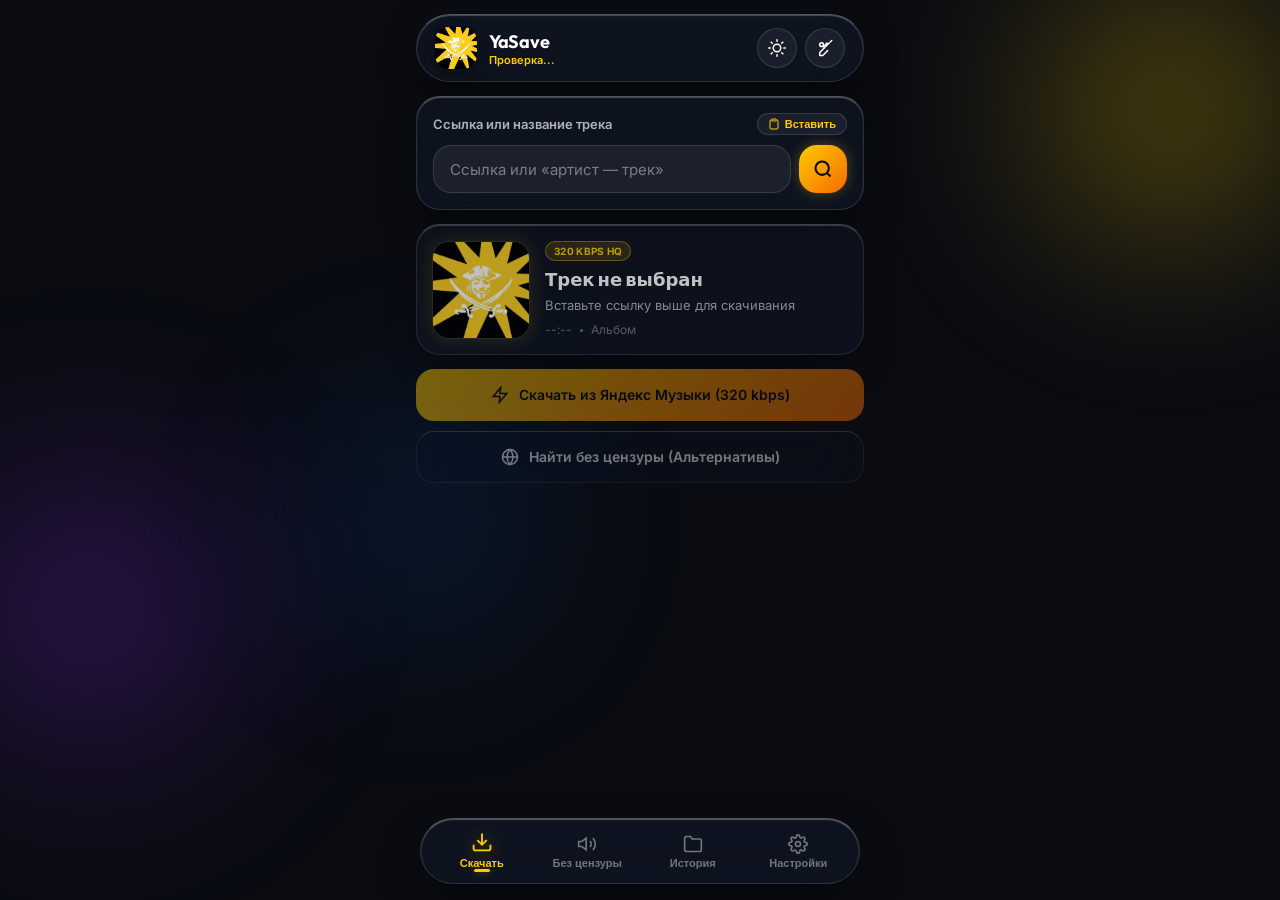
==== commit 393ad209: "Keyless Spotify Match with Deezer/iTunes fallback, CI keystore and cache" ====
--- a/web/index.html
+++ b/web/index.html
@@ -8,14 +8,24 @@
   <!-- Favicon and PWA -->
   <link rel="icon" type="image/png" href="assets/icon.png">
   <link rel="apple-touch-icon" href="assets/icon.png">
-  <meta name="theme-color" content="#0b0f19">
+  <meta name="theme-color" content="#0a0c12">
+  <meta name="color-scheme" content="dark light">
   <meta name="apple-mobile-web-app-capable" content="yes">
   <meta name="apple-mobile-web-app-status-bar-style" content="black-translucent">
 
-  <!-- Google Fonts: Outfit & Inter for ultra-crisp modern typography -->
+  <!-- Critical first paint: dark background + splash before any external CSS/fonts -->
+  <style>
+    html, body { background: #0a0c12; margin: 0; }
+    html[data-theme="light"], html[data-theme="light"] body { background: #eef3f9; }
+    .splash-screen { position: fixed; inset: 0; z-index: 9999; display: flex; align-items: center; justify-content: center; background: #0a0c12; }
+    html[data-theme="light"] .splash-screen { background: #eef3f9; }
+    .app-container { opacity: 0; }
+  </style>
+
+  <!-- Fonts load without blocking the first paint (system fonts until ready) -->
   <link rel="preconnect" href="https://fonts.googleapis.com">
   <link rel="preconnect" href="https://fonts.gstatic.com" crossorigin>
-  <link href="https://fonts.googleapis.com/css2?family=Inter:wght@400;500;600;700&family=Outfit:wght@500;600;700;800&display=swap" rel="stylesheet">
+  <link href="https://fonts.googleapis.com/css2?family=Inter:wght@400;500;600;700&family=Outfit:wght@500;600;700;800&display=swap" rel="stylesheet" media="print" onload="this.media='all'">
 
   <!-- Immediate Zero-Flicker Session & Theme Hydration -->
   <script>
@@ -45,22 +55,16 @@
     <div class="glass-noise-overlay"></div>
   </div>
 
-  <!-- Minimalist Telegram / YouTube / Вкусно — и точка Style Splash Screen -->
+  <!-- Single splash screen. Visually identical to android/_load.html so the
+       native loader -> web splash hand-off is invisible. -->
   <div id="splash-screen" class="splash-screen">
     <div class="splash-minimal-content">
       <div class="splash-logo-container">
         <div class="splash-soft-glow"></div>
-        <img src="assets/icon.png" alt="YaSave Logo" class="splash-app-logo">
+        <img src="assets/icon.png" alt="" class="splash-app-logo">
       </div>
       <h1 class="splash-brand-title">YaSave</h1>
       <p class="splash-brand-subtitle">Музыка без границ</p>
-
-      <!-- Sleek 3-Dot Pulse Loader (Telegram Style) -->
-      <div class="splash-dots-loader">
-        <span class="dot dot-1"></span>
-        <span class="dot dot-2"></span>
-        <span class="dot dot-3"></span>
-      </div>
     </div>
   </div>
 
@@ -73,7 +77,10 @@
         <img src="assets/icon.png" alt="Icon" class="header-icon">
         <div class="header-titles">
           <span class="header-title">YaSave</span>
-          <span class="header-status-badge" id="header-user-status">Проверка...</span>
+          <span class="header-status-badge" id="header-user-status">
+            <svg class="status-icon hidden" id="header-plus-icon" viewBox="0 0 24 24" fill="none" stroke="currentColor" stroke-width="2.2" stroke-linecap="round" stroke-linejoin="round"><path d="M12 3l2.6 5.3 5.9.9-4.3 4.1 1 5.8L12 16.4l-5.2 2.7 1-5.8-4.3-4.1 5.9-.9z"></path></svg>
+            <span id="header-status-text">Проверка...</span>
+          </span>
         </div>
       </div>
       <div class="header-actions">
@@ -111,7 +118,7 @@
         <!-- Input Liquid Card -->
         <div class="liquid-card input-card">
           <div class="input-card-header">
-            <label for="track-url-input">Ссылка на трек Яндекс Музыки</label>
+            <label for="track-url-input">Ссылка или название трека</label>
             <button type="button" class="text-pill-btn" id="btn-paste-clipboard">
               <svg viewBox="0 0 24 24" fill="none" stroke="currentColor" stroke-width="2"><path d="M16 4h2a2 2 0 0 1 2 2v14a2 2 0 0 1-2 2H6a2 2 0 0 1-2-2V6a2 2 0 0 1 2-2h2"></path><rect x="8" y="2" width="8" height="4" rx="1" ry="1"></rect></svg>
               Вставить
@@ -121,15 +128,20 @@
             <input 
               type="text" 
               id="track-url-input" 
-              placeholder="https://music.yandex.ru/album/.../track/..." 
-              autocomplete="off" 
+              placeholder="Ссылка или «артист — трек»"
+              autocomplete="off"
               spellcheck="false"
+              enterkeyhint="search"
             />
-            <button class="primary-btn search-btn" id="btn-fetch-track" title="Найти трек">
-              <svg viewBox="0 0 24 24" fill="none" stroke="currentColor" stroke-width="2.5"><circle cx="11" cy="11" r="8"></circle><line x1="21" y1="21" x2="16.65" y2="16.65"></line></svg>
-            </button>
-          </div>
-        </div>
+            <button class="primary-btn search-btn" id="btn-fetch-track" title="Найти трек" aria-label="Найти трек">
+              <svg class="search-icon" viewBox="0 0 24 24" fill="none" stroke="currentColor" stroke-width="2.5"><circle cx="11" cy="11" r="8"></circle><line x1="21" y1="21" x2="16.65" y2="16.65"></line></svg>
+              <span class="btn-spinner" aria-hidden="true"></span>
+            </button>
+          </div>
+        </div>
+
+        <!-- Yandex Music text search results -->
+        <div id="ym-search-results" class="liquid-card ym-results hidden"></div>
 
         <!-- Hero Track Card (Preview) -->
         <div id="track-hero-card" class="liquid-card track-card empty-state">
@@ -150,7 +162,7 @@
             <p class="track-artist" id="track-artist">Вставьте ссылку выше для скачивания</p>
             <div class="track-meta-row">
               <span class="meta-item" id="track-duration">--:--</span>
-              <span class="meta-dot">•</span>
+              <span class="meta-dot" aria-hidden="true"></span>
               <span class="meta-item" id="track-album">Альбом</span>
             </div>
           </div>
@@ -217,7 +229,7 @@
           </div>
           <div class="hero-text-wrap">
             <h3 class="hero-title">Поиск версий без цензуры</h3>
-            <p class="hero-desc">Поддержка SoundCloud, Spotify (Match) и YouTube с предпрослушиванием.</p>
+            <p class="hero-desc">Яндекс Музыка, YouTube, SoundCloud и Spotify — единая выдача с ранжированием.</p>
           </div>
         </div>
 
@@ -227,6 +239,10 @@
             <span class="pill-dot dot-all"></span>
             Все источники
           </button>
+          <button type="button" class="source-pill" data-source="yandex">
+            <svg class="pill-icon icon-ym" viewBox="0 0 24 24" fill="none" stroke="currentColor" stroke-width="2" stroke-linecap="round" stroke-linejoin="round"><path d="M9 18V5l12-2v13"></path><circle cx="6" cy="18" r="3"></circle><circle cx="18" cy="16" r="3"></circle></svg>
+            Яндекс Музыка
+          </button>
           <button type="button" class="source-pill" data-source="soundcloud">
             <svg class="pill-icon icon-sc" viewBox="0 0 24 24" fill="currentColor"><path d="M11.56 8.87V17h1.41V9.56c-.44-.45-.92-.69-1.41-.69zm-2.82 1.63V17h1.41v-6.5zm-2.82 2.45V17h1.41v-4.05zm-2.82 1.63V17h1.41v-2.42zm11.28-7.34C13.88 5.61 13.06 4 11.5 4c-.7 0-1.34.33-1.84.88v3.31c.56-.25 1.18-.39 1.84-.39 1.43 0 2.65 1.05 2.9 2.44zM18 9c-.28 0-.55.03-.82.1.28.53.44 1.13.44 1.77 0 2.05-1.55 3.73-3.53 3.96V17H20c2.21 0 4-1.79 4-4s-1.79-4-4-4z"/></svg>
             SoundCloud
@@ -237,7 +253,7 @@
           </button>
           <button type="button" class="source-pill" data-source="youtube">
             <svg class="pill-icon icon-yt" viewBox="0 0 24 24" fill="currentColor"><path d="M23.498 6.186a3.016 3.016 0 0 0-2.122-2.136C19.505 3.545 12 3.545 12 3.545s-7.505 0-9.377.505A3.017 3.017 0 0 0 .502 6.186C0 8.07 0 12 0 12s0 3.93.502 5.814a3.016 3.016 0 0 0 2.122 2.136c1.871.505 9.376.505 9.376.505s7.505 0 9.377-.505a3.015 3.015 0 0 0 2.122-2.136C24 15.93 24 12 24 12s0-3.93-.502-5.814zM9.545 15.568V8.432L15.818 12l-6.273 3.568z"/></svg>
-            YouTube Music
+            YouTube
           </button>
         </div>
 
@@ -246,14 +262,22 @@
           <div class="input-group">
             <input 
               type="text" 
-              id="alt-search-input" 
-              placeholder="Введите название трека или ссылку (Spotify / SoundCloud / YouTube)..." 
+              id="alt-search-input"
+              placeholder="Название трека или ссылка"
+              autocomplete="off"
+              spellcheck="false"
+              enterkeyhint="search"
             />
-            <button class="primary-btn search-btn" id="btn-trigger-alt-search" title="Искать">
-              <svg viewBox="0 0 24 24" fill="none" stroke="currentColor" stroke-width="2.5"><circle cx="11" cy="11" r="8"></circle><line x1="21" y1="21" x2="16.65" y2="16.65"></line></svg>
-            </button>
-          </div>
-        </div>
+            <button class="primary-btn search-btn" id="btn-trigger-alt-search" title="Искать" aria-label="Искать">
+              <svg class="search-icon" viewBox="0 0 24 24" fill="none" stroke="currentColor" stroke-width="2.5"><circle cx="11" cy="11" r="8"></circle><line x1="21" y1="21" x2="16.65" y2="16.65"></line></svg>
+              <span class="btn-spinner" aria-hidden="true"></span>
+            </button>
+          </div>
+          <p class="search-context hidden" id="alt-search-context"></p>
+        </div>
+
+        <!-- Per-source status (counts / errors) -->
+        <div id="alt-source-status" class="source-status-row hidden"></div>
 
         <!-- Alternatives Candidates List -->
         <div id="alt-results-list" class="cards-list">
@@ -300,37 +324,37 @@
           
           <div class="accent-palette-scroll" id="accent-palette-scroll">
             <button class="palette-swatch active" data-color="#FFCC00" style="--swatch-color: #FFCC00;" title="Яндекс Золото">
-              <span class="swatch-check">✓</span>
+              <svg class="swatch-check" viewBox="0 0 24 24" fill="none" stroke="currentColor" stroke-width="3" stroke-linecap="round" stroke-linejoin="round"><polyline points="20 6 9 17 4 12"></polyline></svg>
             </button>
             <button class="palette-swatch" data-color="#FF5500" style="--swatch-color: #FF5500;" title="Неоновый Огонь">
-              <span class="swatch-check">✓</span>
+              <svg class="swatch-check" viewBox="0 0 24 24" fill="none" stroke="currentColor" stroke-width="3" stroke-linecap="round" stroke-linejoin="round"><polyline points="20 6 9 17 4 12"></polyline></svg>
             </button>
             <button class="palette-swatch" data-color="#FF2D55" style="--swatch-color: #FF2D55;" title="Рубиновый Неон">
-              <span class="swatch-check">✓</span>
+              <svg class="swatch-check" viewBox="0 0 24 24" fill="none" stroke="currentColor" stroke-width="3" stroke-linecap="round" stroke-linejoin="round"><polyline points="20 6 9 17 4 12"></polyline></svg>
             </button>
             <button class="palette-swatch" data-color="#FF2E93" style="--swatch-color: #FF2E93;" title="Радиант Роуз">
-              <span class="swatch-check">✓</span>
+              <svg class="swatch-check" viewBox="0 0 24 24" fill="none" stroke="currentColor" stroke-width="3" stroke-linecap="round" stroke-linejoin="round"><polyline points="20 6 9 17 4 12"></polyline></svg>
             </button>
             <button class="palette-swatch" data-color="#B026FF" style="--swatch-color: #B026FF;" title="Синтвейв Пурпур">
-              <span class="swatch-check">✓</span>
+              <svg class="swatch-check" viewBox="0 0 24 24" fill="none" stroke="currentColor" stroke-width="3" stroke-linecap="round" stroke-linejoin="round"><polyline points="20 6 9 17 4 12"></polyline></svg>
             </button>
             <button class="palette-swatch" data-color="#6366F1" style="--swatch-color: #6366F1;" title="Электрик Индиго">
-              <span class="swatch-check">✓</span>
+              <svg class="swatch-check" viewBox="0 0 24 24" fill="none" stroke="currentColor" stroke-width="3" stroke-linecap="round" stroke-linejoin="round"><polyline points="20 6 9 17 4 12"></polyline></svg>
             </button>
             <button class="palette-swatch" data-color="#00A3FF" style="--swatch-color: #00A3FF;" title="Кибер Сапфир">
-              <span class="swatch-check">✓</span>
+              <svg class="swatch-check" viewBox="0 0 24 24" fill="none" stroke="currentColor" stroke-width="3" stroke-linecap="round" stroke-linejoin="round"><polyline points="20 6 9 17 4 12"></polyline></svg>
             </button>
             <button class="palette-swatch" data-color="#00E5FF" style="--swatch-color: #00E5FF;" title="Лазурный Неон">
-              <span class="swatch-check">✓</span>
+              <svg class="swatch-check" viewBox="0 0 24 24" fill="none" stroke="currentColor" stroke-width="3" stroke-linecap="round" stroke-linejoin="round"><polyline points="20 6 9 17 4 12"></polyline></svg>
             </button>
             <button class="palette-swatch" data-color="#00E575" style="--swatch-color: #00E575;" title="Изумрудный Неон">
-              <span class="swatch-check">✓</span>
+              <svg class="swatch-check" viewBox="0 0 24 24" fill="none" stroke="currentColor" stroke-width="3" stroke-linecap="round" stroke-linejoin="round"><polyline points="20 6 9 17 4 12"></polyline></svg>
             </button>
             <button class="palette-swatch" data-color="#A3E635" style="--swatch-color: #A3E635;" title="Лайм Драйв">
-              <span class="swatch-check">✓</span>
+              <svg class="swatch-check" viewBox="0 0 24 24" fill="none" stroke="currentColor" stroke-width="3" stroke-linecap="round" stroke-linejoin="round"><polyline points="20 6 9 17 4 12"></polyline></svg>
             </button>
             <button class="palette-swatch" data-color="#E2E8F0" style="--swatch-color: #E2E8F0;" title="Ледяная Платина">
-              <span class="swatch-check">✓</span>
+              <svg class="swatch-check" viewBox="0 0 24 24" fill="none" stroke="currentColor" stroke-width="3" stroke-linecap="round" stroke-linejoin="round"><polyline points="20 6 9 17 4 12"></polyline></svg>
             </button>
 
             <!-- Custom Color Picker Swatch -->
@@ -369,10 +393,30 @@
               <svg viewBox="0 0 24 24" fill="none" stroke="currentColor" stroke-width="2"><path d="M21 2l-2 2m-1.5 1.5L16 7l-1.5-1.5L13 7l1.5 1.5L13 10l-1.5-1.5L10 10l1.5 1.5L9 14l-4 4v4h4l4-4 2.5-2.5"></path><circle cx="7.5" cy="7.5" r="2.5"></circle></svg>
               Ввести токен вручную
             </button>
-            <button class="liquid-button btn-glass-sm hidden" id="btn-auth-logout" style="color: #ff453a;">
+            <button class="liquid-button btn-glass-sm hidden" id="btn-auth-logout">
               <svg viewBox="0 0 24 24" fill="none" stroke="currentColor" stroke-width="2"><path d="M9 21H5a2 2 0 0 1-2-2V5a2 2 0 0 1 2-2h4"></path><polyline points="16 17 21 12 16 7"></polyline><line x1="21" y1="12" x2="9" y2="12"></line></svg>
               Выйти из аккаунта
             </button>
+          </div>
+        </div>
+
+        <!-- Spotify Match credentials -->
+        <div class="liquid-card settings-card">
+          <div>
+            <h4 class="settings-group-title">Spotify Match</h4>
+            <p class="settings-group-desc">
+              Работает сразу, без ключей: точные метаданные и пометка Explicit из Spotify, аудио подбирается на YouTube по длительности.
+              Если Spotify недоступен, данные берутся из Deezer или iTunes.
+              Свои ключи необязательны (developer.spotify.com → Dashboard → Create app) и имеют приоритет над встроенными. Очистите поля и нажмите «Сохранить», чтобы вернуть встроенные.
+            </p>
+          </div>
+          <div class="settings-inputs">
+            <input type="text" id="spotify-client-id" class="glass-input" placeholder="Client ID (необязательно)" autocomplete="off" spellcheck="false">
+            <input type="password" id="spotify-client-secret" class="glass-input" placeholder="Client Secret (необязательно)" autocomplete="off" spellcheck="false">
+          </div>
+          <div class="settings-inline-row">
+            <span class="settings-chip" id="spotify-status">Встроенные ключи</span>
+            <button class="liquid-button btn-glass-sm" id="btn-save-spotify">Сохранить</button>
           </div>
         </div>
 
@@ -439,7 +483,7 @@
     <div class="liquid-card modal-card">
       <div class="modal-header">
         <h3 class="modal-title">Вход через ya.ru/device</h3>
-        <button class="modal-close-btn" data-close-modal="modal-device-auth">&times;</button>
+        <button class="modal-close-btn" data-close-modal="modal-device-auth"><svg viewBox="0 0 24 24" fill="none" stroke="currentColor" stroke-width="2" stroke-linecap="round"><line x1="18" y1="6" x2="6" y2="18"></line><line x1="6" y1="6" x2="18" y2="18"></line></svg></button>
       </div>
       <p class="modal-instruction">
         1. Откройте в браузере сайт <strong>ya.ru/device</strong><br>
@@ -471,7 +515,7 @@
     <div class="liquid-card modal-card">
       <div class="modal-header">
         <h3 class="modal-title">Ручной ввод токена</h3>
-        <button class="modal-close-btn" data-close-modal="modal-manual-auth">&times;</button>
+        <button class="modal-close-btn" data-close-modal="modal-manual-auth"><svg viewBox="0 0 24 24" fill="none" stroke="currentColor" stroke-width="2" stroke-linecap="round"><line x1="18" y1="6" x2="6" y2="18"></line><line x1="6" y1="6" x2="18" y2="18"></line></svg></button>
       </div>
       <p class="modal-instruction">
         Вставьте ваш OAuth токен Яндекс Музыки (начинается с <code>y0_...</code> или <code>AQAAAA...</code>):
--- a/web/css/style.css
+++ b/web/css/style.css
@@ -24,11 +24,20 @@
   --ease-smooth: cubic-bezier(0.16, 1, 0.3, 1);
   --duration-fast: 0.2s;
   --duration-normal: 0.35s;
+
+  /* Status colors */
+  --danger: #ff453a;
+  --success: #00e575;
+
+  /* Floating nav: 66px bar + 16px offset + breathing room + device inset */
+  --nav-clearance: calc(112px + env(safe-area-inset-bottom, 0px));
+  --font-display: 'Outfit', system-ui, -apple-system, "Segoe UI", Roboto, sans-serif;
+  --font-body: 'Inter', system-ui, -apple-system, "Segoe UI", Roboto, sans-serif;
 }
 
 /* ================= DARK THEME (Obsidian Liquid Glass) ================= */
 [data-theme="dark"] {
-  --bg-deep: #070a12;
+  --bg-deep: #0a0c12;
   --bg-surface: #0e1424;
   --text-primary: #ffffff;
   --text-secondary: rgba(255, 255, 255, 0.68);
@@ -75,7 +84,9 @@
 }
 
 body {
-  font-family: 'Inter', -apple-system, BlinkMacSystemFont, "Segoe UI", Roboto, sans-serif;
+  font-family: var(--font-body);
+  line-height: 1.4;
+  -webkit-font-smoothing: antialiased;
   background-color: var(--bg-deep);
   color: var(--text-primary);
   min-height: 100vh;
@@ -157,23 +168,26 @@
   display: flex;
   align-items: center;
   justify-content: center;
-  transition: opacity 0.5s cubic-bezier(0.4, 0, 0.2, 1), transform 0.5s cubic-bezier(0.4, 0, 0.2, 1), visibility 0.5s;
-}
-
-.splash-screen.hidden {
+  transition: opacity 0.3s ease, visibility 0.3s;
+}
+
+.splash-screen.is-leaving {
   opacity: 0;
-  transform: scale(1.04);
   visibility: hidden;
   pointer-events: none;
 }
 
+.splash-screen.is-leaving .splash-minimal-content {
+  transform: scale(1.06);
+  transition: transform 0.3s var(--ease-smooth);
+}
+
 .splash-minimal-content {
   display: flex;
   flex-direction: column;
   align-items: center;
   text-align: center;
   padding: 24px;
-  animation: splashMinimalEnter 0.7s cubic-bezier(0.16, 1, 0.3, 1) forwards;
 }
 
 @keyframes splashMinimalEnter {
@@ -223,7 +237,7 @@
 }
 
 .splash-brand-title {
-  font-family: 'Outfit', -apple-system, sans-serif;
+  font-family: system-ui, -apple-system, "Segoe UI", Roboto, sans-serif;
   font-size: 32px;
   font-weight: 700;
   letter-spacing: -0.4px;
@@ -232,60 +246,23 @@
 }
 
 .splash-brand-subtitle {
+  font-family: system-ui, -apple-system, "Segoe UI", Roboto, sans-serif;
   font-size: 13px;
   font-weight: 500;
   color: var(--text-secondary);
   letter-spacing: 0.3px;
 }
 
-/* Telegram / YouTube / Вкусно — и точка style 3-dot pulse loader */
-.splash-dots-loader {
-  display: flex;
-  align-items: center;
-  gap: 8px;
-  margin-top: 36px;
-  height: 12px;
-}
-
-.splash-dots-loader .dot {
-  width: 7.5px;
-  height: 7.5px;
-  border-radius: 50%;
-  background: var(--accent);
-  box-shadow: 0 0 10px var(--accent-glow);
-  opacity: 0.25;
-  animation: telegramDotPulse 1.25s ease-in-out infinite;
-}
-
-.splash-dots-loader .dot-1 {
-  animation-delay: 0s;
-}
-
-.splash-dots-loader .dot-2 {
-  animation-delay: 0.22s;
-}
-
-.splash-dots-loader .dot-3 {
-  animation-delay: 0.44s;
-}
-
-@keyframes telegramDotPulse {
-  0%, 100% {
-    transform: scale(0.8);
-    opacity: 0.2;
-  }
-  50% {
-    transform: scale(1.4);
-    opacity: 1;
-  }
-}
-
 /* Source Filter Pills (SoundCloud / Spotify / YouTube) */
 .source-filter-pills {
   display: flex;
   gap: 8px;
   overflow-x: auto;
-  padding: 6px 2px;
+  overflow-y: hidden;
+  /* Bleed to the screen edges: room for the active glow + soft scroll edges */
+  margin: -8px -16px;
+  padding: 12px 16px 14px;
+  scroll-padding-inline: 16px;
   scrollbar-width: none;
   -webkit-overflow-scrolling: touch;
   cursor: grab;
@@ -312,23 +289,31 @@
   color: var(--text-secondary);
   font-size: 12px;
   font-weight: 600;
+  line-height: 1;
   cursor: pointer;
   white-space: nowrap;
   flex-shrink: 0;
-  transition: all var(--duration-fast) var(--ease-spring);
-}
-
-.source-pill:hover {
-  transform: translateY(-2px);
-  border-color: var(--glass-border-top);
-  color: var(--text-primary);
+  transition: background var(--duration-fast) ease, border-color var(--duration-fast) ease,
+              color var(--duration-fast) ease, box-shadow var(--duration-normal) ease,
+              transform var(--duration-fast) var(--ease-spring);
+}
+
+@media (hover: hover) {
+  .source-pill:hover {
+    border-color: var(--glass-border-top);
+    color: var(--text-primary);
+  }
+}
+
+.source-pill:active {
+  transform: scale(0.96);
 }
 
 .source-pill.active {
   background: var(--accent-subtle);
   border-color: var(--accent);
   color: var(--accent);
-  box-shadow: 0 4px 14px var(--accent-subtle);
+  box-shadow: 0 0 12px var(--accent-subtle);
 }
 
 .pill-dot.dot-all {
@@ -376,7 +361,7 @@
   display: flex;
   flex-direction: column;
   z-index: 1;
-  padding: 14px 16px 100px 16px; /* 100px bottom padding for floating tab bar */
+  padding: calc(14px + env(safe-area-inset-top, 0px)) 16px var(--nav-clearance) 16px;
 }
 
 /* ================= LIQUID GLASS COMPONENT ================= */
@@ -392,8 +377,10 @@
   transition: transform var(--duration-fast) var(--ease-spring), box-shadow var(--duration-normal) ease;
 }
 
-.liquid-card:hover {
-  box-shadow: var(--glass-shadow), 0 0 24px var(--accent-subtle);
+@media (hover: hover) {
+  .liquid-card:hover {
+    box-shadow: var(--glass-shadow), 0 0 24px var(--accent-subtle);
+  }
 }
 
 /* ================= HEADER ================= */
@@ -565,7 +552,10 @@
   border: 1px solid var(--input-border);
   background: var(--input-bg);
   color: var(--text-primary);
-  font-size: 14px;
+  font-family: var(--font-body);
+  font-size: 15px;
+  min-width: 0;
+  text-overflow: ellipsis;
   outline: none;
   transition: border-color var(--duration-fast) ease, box-shadow var(--duration-fast) ease;
 }
@@ -577,6 +567,7 @@
 
 .input-group input::placeholder {
   color: var(--text-muted);
+  text-overflow: ellipsis;
 }
 
 .primary-btn.search-btn {
@@ -589,13 +580,17 @@
   display: flex;
   align-items: center;
   justify-content: center;
+  flex-shrink: 0;
+  position: relative;
   cursor: pointer;
-  box-shadow: 0 6px 18px var(--accent-glow);
-  transition: transform var(--duration-fast) var(--ease-spring);
-}
-
-.primary-btn.search-btn:hover {
-  transform: scale(1.06);
+  box-shadow: 0 0 14px -2px var(--accent-glow);
+  transition: transform var(--duration-fast) var(--ease-spring), opacity var(--duration-fast) ease, box-shadow var(--duration-normal) ease;
+}
+
+@media (hover: hover) {
+  .primary-btn.search-btn:hover:not(:disabled) {
+    transform: scale(1.05);
+  }
 }
 
 .primary-btn.search-btn:active {
@@ -629,12 +624,15 @@
 
 .vinyl-glow {
   position: absolute;
-  inset: -4px;
-  border-radius: 20px;
-  background: var(--accent-gradient);
-  filter: blur(8px);
-  opacity: 0.5;
+  inset: 0;
+  border-radius: 16px;
+  box-shadow: 0 0 18px 2px var(--accent-glow);
+  opacity: 0.85;
   transition: opacity var(--duration-normal) ease;
+}
+
+.track-card.empty-state .vinyl-glow {
+  opacity: 0.4;
 }
 
 .cover-img {
@@ -643,7 +641,7 @@
   height: 100%;
   border-radius: 16px;
   object-fit: cover;
-  box-shadow: 0 8px 20px rgba(0, 0, 0, 0.4);
+  box-shadow: 0 0 0 1px rgba(255, 255, 255, 0.08);
 }
 
 .playing-equalizer-badge {
@@ -679,20 +677,27 @@
 .track-details {
   display: flex;
   flex-direction: column;
-  overflow: hidden;
+  min-width: 0;
   flex: 1;
 }
 
 .track-badges-row {
   display: flex;
+  flex-wrap: wrap;
   gap: 6px;
-  margin-bottom: 6px;
+  margin-bottom: 8px;
 }
 
 .badge {
+  display: inline-flex;
+  align-items: center;
+  flex-shrink: 0;
+  white-space: nowrap;
   font-size: 10px;
   font-weight: 700;
-  padding: 2px 7px;
+  line-height: 1;
+  letter-spacing: 0.3px;
+  padding: 4px 8px;
   border-radius: var(--radius-full);
   text-transform: uppercase;
 }
@@ -710,9 +715,10 @@
 }
 
 .track-title {
-  font-family: 'Outfit', sans-serif;
-  font-size: 17px;
+  font-family: var(--font-display);
+  font-size: 18px;
   font-weight: 700;
+  line-height: 1.25;
   color: var(--text-primary);
   white-space: nowrap;
   overflow: hidden;
@@ -732,9 +738,24 @@
 .track-meta-row {
   display: flex;
   align-items: center;
-  gap: 6px;
-  font-size: 11px;
+  gap: 8px;
+  min-width: 0;
+  font-size: 12px;
   color: var(--text-muted);
+}
+
+.track-meta-row .meta-item:last-child {
+  overflow: hidden;
+  text-overflow: ellipsis;
+  white-space: nowrap;
+}
+
+.meta-dot {
+  width: 3px;
+  height: 3px;
+  border-radius: 50%;
+  background: currentColor;
+  flex-shrink: 0;
 }
 
 /* ================= ACTION BUTTONS ================= */
@@ -753,19 +774,23 @@
   align-items: center;
   justify-content: center;
   gap: 10px;
-  font-family: 'Inter', sans-serif;
+  font-family: var(--font-body);
   font-size: 14px;
   font-weight: 600;
+  line-height: 1.2;
+  text-decoration: none;
   cursor: pointer;
   overflow: hidden;
   border: none;
-  transition: transform var(--duration-fast) var(--ease-spring), box-shadow var(--duration-fast) ease, opacity var(--duration-fast) ease;
+  transition: transform var(--duration-fast) var(--ease-spring), box-shadow var(--duration-normal) ease,
+              opacity var(--duration-normal) ease, background var(--duration-fast) ease, border-color var(--duration-fast) ease;
 }
 
 .liquid-button:disabled {
   opacity: 0.45;
   cursor: not-allowed;
   pointer-events: none;
+  box-shadow: none;
 }
 
 .liquid-button:active {
@@ -782,12 +807,16 @@
 .btn-glow-primary {
   background: var(--accent-gradient);
   color: var(--accent-contrast);
-  box-shadow: 0 8px 24px var(--accent-glow);
-}
-
-.btn-glow-primary:hover:not(:disabled) {
-  transform: translateY(-2px);
-  box-shadow: 0 12px 30px var(--accent-glow);
+  /* Symmetric, tight glow: fits the gaps so neighbours never cover it */
+  box-shadow: 0 0 16px -2px var(--accent-glow);
+  z-index: 1;
+}
+
+@media (hover: hover) {
+  .btn-glow-primary:hover:not(:disabled) {
+    transform: translateY(-1px);
+    box-shadow: 0 0 22px 0 var(--accent-glow);
+  }
 }
 
 .btn-shine {
@@ -815,10 +844,12 @@
   box-shadow: var(--glass-shadow);
 }
 
-.btn-glass-accent:hover:not(:disabled) {
-  background: var(--accent-subtle);
-  border-color: var(--accent-glow);
-  transform: translateY(-2px);
+@media (hover: hover) {
+  .btn-glass-accent:hover:not(:disabled) {
+    background: var(--accent-subtle);
+    border-color: var(--accent-glow);
+    transform: translateY(-1px);
+  }
 }
 
 .liquid-button.btn-glass-sm {
@@ -1036,40 +1067,86 @@
 
 .candidate-top-row {
   display: flex;
-  justify-content: space-between;
-  align-items: flex-start;
-  gap: 10px;
+  align-items: center;
+  gap: 12px;
+  min-width: 0;
+}
+
+.candidate-thumb {
+  width: 44px;
+  height: 44px;
+  border-radius: 10px;
+  object-fit: cover;
+  flex-shrink: 0;
+  background: var(--glass-bg);
+}
+
+.candidate-heading {
+  display: flex;
+  flex-direction: column;
+  gap: 2px;
+  flex: 1;
+  min-width: 0;
 }
 
 .candidate-title {
-  font-size: 14px;
+  font-size: 15px;
   font-weight: 600;
   color: var(--text-primary);
   line-height: 1.3;
+  display: -webkit-box;
+  -webkit-line-clamp: 2;
+  -webkit-box-orient: vertical;
+  overflow: hidden;
+  word-break: break-word;
+}
+
+.candidate-channel {
+  font-size: 12px;
+  color: var(--text-secondary);
+  white-space: nowrap;
+  overflow: hidden;
+  text-overflow: ellipsis;
 }
 
 .candidate-dur {
-  font-size: 12px;
+  font-size: 13px;
   font-weight: 600;
+  font-variant-numeric: tabular-nums;
   color: var(--accent);
   flex-shrink: 0;
+  align-self: flex-start;
 }
 
 .candidate-meta-row {
   display: flex;
+  flex-wrap: wrap;
+  align-items: center;
+  gap: 6px;
+  min-width: 0;
+}
+
+.candidate-actions {
+  display: grid;
+  grid-template-columns: 1fr 1fr;
   gap: 8px;
-  font-size: 11px;
-  color: var(--text-secondary);
-}
-
-.candidate-actions {
-  display: flex;
+}
+
+.candidate-actions .liquid-button {
+  width: 100%;
+  height: 42px;
+  font-size: 13px;
   gap: 8px;
 }
 
-.candidate-actions button {
-  height: 38px;
-  font-size: 12px;
+.candidate-actions .liquid-button svg {
+  width: 16px;
+  height: 16px;
+  flex-shrink: 0;
+}
+
+.candidate-actions .liquid-button:only-child {
+  grid-column: 1 / -1;
 }
 
 .empty-placeholder {
@@ -1112,9 +1189,12 @@
 .accent-palette-scroll {
   display: flex;
   align-items: center;
-  gap: 12px;
+  gap: 14px;
   overflow-x: auto;
-  padding: 14px 6px;
+  overflow-y: hidden;
+  margin: 0 -18px;
+  padding: 14px 22px;
+  scroll-padding-inline: 22px;
   scrollbar-width: none;
   -ms-overflow-style: none;
   -webkit-overflow-scrolling: touch;
@@ -1148,14 +1228,16 @@
   user-select: none;
 }
 
-.palette-swatch:hover {
-  transform: scale(1.1);
+@media (hover: hover) {
+  .palette-swatch:hover {
+    transform: scale(1.08);
+  }
 }
 
 .palette-swatch.active {
   border-color: #ffffff;
-  transform: scale(1.12);
-  box-shadow: 0 0 0 3px rgba(255, 255, 255, 0.25), 0 4px 14px var(--swatch-color);
+  transform: scale(1.1);
+  box-shadow: 0 0 0 3px rgba(255, 255, 255, 0.22), 0 0 12px var(--swatch-color);
 }
 
 .palette-swatch.rainbow-swatch {
@@ -1172,7 +1254,7 @@
 
 .palette-swatch.rainbow-swatch.active {
   border-color: #ffffff;
-  box-shadow: 0 0 0 3px rgba(255, 255, 255, 0.25), 0 4px 14px var(--accent-glow);
+  box-shadow: 0 0 0 3px rgba(255, 255, 255, 0.22), 0 0 12px var(--accent-glow);
 }
 
 .rainbow-svg-icon {
@@ -1192,8 +1274,8 @@
 }
 
 .swatch-check {
-  font-size: 14px;
-  font-weight: 900;
+  width: 16px;
+  height: 16px;
   opacity: 0;
   color: var(--accent-contrast);
   transition: opacity var(--duration-fast) ease;
@@ -1246,9 +1328,12 @@
 .setting-val {
   font-weight: 600;
   color: var(--text-primary);
-  max-width: 60%;
+  max-width: 62%;
   text-align: right;
-  word-break: break-all;
+  white-space: nowrap;
+  overflow: hidden;
+  text-overflow: ellipsis;
+  direction: rtl; /* keep the meaningful end of a long path visible */
 }
 
 .about-header {
@@ -1284,7 +1369,7 @@
 /* ================= FLOATING BOTTOM NAVIGATION BAR ================= */
 .liquid-nav-bar {
   position: fixed;
-  bottom: 16px;
+  bottom: calc(16px + env(safe-area-inset-bottom, 0px));
   left: 50%;
   transform: translateX(-50%);
   width: calc(100% - 32px);
@@ -1412,12 +1497,22 @@
 }
 
 .modal-close-btn {
-  background: none;
-  border: none;
-  color: var(--text-muted);
-  font-size: 24px;
+  width: 36px;
+  height: 36px;
+  display: flex;
+  align-items: center;
+  justify-content: center;
+  border-radius: 50%;
+  background: var(--glass-bg);
+  border: 1px solid var(--glass-border);
+  color: var(--text-secondary);
   cursor: pointer;
-  padding: 4px;
+  transition: background var(--duration-fast) ease, color var(--duration-fast) ease;
+}
+
+.modal-close-btn svg {
+  width: 18px;
+  height: 18px;
 }
 
 .modal-instruction {
@@ -1471,7 +1566,7 @@
   border: 2px solid var(--glass-border);
   border-top-color: var(--accent);
   border-radius: 50%;
-  animation: spinRing 0.8s linear infinite;
+  animation: spin 0.8s linear infinite;
 }
 
 .modal-actions-row {
@@ -1528,3 +1623,493 @@
 .hidden {
   display: none !important;
 }
+
+/* ==========================================================================
+   v2.1 polish: startup, loaders, search results, scroll edges
+   ========================================================================== */
+
+/* ---- App entrance after the splash (index.html hides it inline until ready) ---- */
+body.app-ready .app-container {
+  opacity: 1;
+  animation: appEnter 0.32s var(--ease-smooth) both;
+}
+
+@keyframes appEnter {
+  from { opacity: 0; transform: scale(0.985) translateY(6px); }
+  to   { opacity: 1; transform: none; }
+}
+
+/* ---- Spinner (was referencing an undefined keyframe and never rotated) ---- */
+@keyframes spin {
+  0%   { transform: rotate(0deg); }
+  100% { transform: rotate(360deg); }
+}
+
+.spinner {
+  display: inline-block;
+  width: 16px;
+  height: 16px;
+  flex-shrink: 0;
+  border-radius: 50%;
+  border: 2px solid var(--glass-border);
+  border-top-color: var(--accent);
+  animation: spin 0.8s linear infinite;
+}
+
+.spinner-lg {
+  width: 28px;
+  height: 28px;
+  border-width: 2.5px;
+}
+
+/* Search buttons: icon swaps to a spinner while busy, clicks are blocked */
+.search-btn .btn-spinner {
+  position: absolute;
+  width: 20px;
+  height: 20px;
+  border-radius: 50%;
+  border: 2.5px solid currentColor;
+  border-top-color: transparent;
+  opacity: 0;
+  transition: opacity var(--duration-fast) ease;
+}
+
+.search-btn .search-icon {
+  transition: opacity var(--duration-fast) ease, transform var(--duration-fast) ease;
+}
+
+.search-btn.is-loading {
+  pointer-events: none;
+  cursor: progress;
+}
+
+.search-btn.is-loading .search-icon {
+  opacity: 0;
+  transform: scale(0.6);
+}
+
+.search-btn.is-loading .btn-spinner {
+  opacity: 1;
+  animation: spin 0.75s linear infinite;
+}
+
+.primary-btn.search-btn:disabled:not(.is-loading) {
+  opacity: 0.5;
+}
+
+.liquid-button.is-loading {
+  opacity: 0.7;
+  pointer-events: none;
+}
+
+/* ---- Header status ---- */
+.header-status-badge {
+  display: inline-flex;
+  align-items: center;
+  gap: 4px;
+  line-height: 1.2;
+}
+
+.status-icon {
+  width: 12px;
+  height: 12px;
+  flex-shrink: 0;
+}
+
+/* ---- Horizontal scrollers: soft fades only on the side with more content ---- */
+.source-filter-pills,
+.accent-palette-scroll {
+  --fade: 22px;
+}
+
+.source-filter-pills.fade-right,
+.accent-palette-scroll.fade-right {
+  -webkit-mask-image: linear-gradient(to right, #000 calc(100% - var(--fade)), transparent);
+  mask-image: linear-gradient(to right, #000 calc(100% - var(--fade)), transparent);
+}
+
+.source-filter-pills.fade-left,
+.accent-palette-scroll.fade-left {
+  -webkit-mask-image: linear-gradient(to right, transparent, #000 var(--fade));
+  mask-image: linear-gradient(to right, transparent, #000 var(--fade));
+}
+
+.source-filter-pills.fade-left.fade-right,
+.accent-palette-scroll.fade-left.fade-right {
+  -webkit-mask-image: linear-gradient(to right, transparent, #000 var(--fade), #000 calc(100% - var(--fade)), transparent);
+  mask-image: linear-gradient(to right, transparent, #000 var(--fade), #000 calc(100% - var(--fade)), transparent);
+}
+
+.icon-ym { color: #ffcc00; }
+
+/* ---- Source / state badges ---- */
+.source-badge-ym {
+  background: rgba(255, 204, 0, 0.14);
+  color: #ffcc00;
+  border: 1px solid rgba(255, 204, 0, 0.3);
+}
+
+[data-theme="light"] .source-badge-ym { color: #9a7400; }
+
+.badge-muted {
+  background: var(--glass-bg);
+  color: var(--text-secondary);
+  border: 1px solid var(--glass-border);
+  text-transform: none;
+  font-weight: 600;
+}
+
+.badge-match {
+  background: rgba(0, 229, 117, 0.12);
+  color: var(--success);
+  border: 1px solid rgba(0, 229, 117, 0.28);
+  text-transform: none;
+  font-weight: 600;
+}
+
+/* ---- Uncensored search context + per-source status ---- */
+.search-context {
+  font-size: 12px;
+  line-height: 1.45;
+  color: var(--text-secondary);
+}
+
+.search-context b {
+  color: var(--text-primary);
+  font-weight: 600;
+}
+
+.source-status-row {
+  display: flex;
+  flex-wrap: wrap;
+  gap: 6px;
+  margin-top: -4px;
+}
+
+.source-status {
+  font-size: 11px;
+  font-weight: 600;
+  color: var(--text-muted);
+  padding: 4px 9px;
+  border-radius: var(--radius-full);
+  background: var(--glass-bg);
+  border: 1px solid var(--glass-border);
+  white-space: nowrap;
+}
+
+.source-status.is-error {
+  color: var(--danger);
+  border-color: rgba(255, 69, 58, 0.3);
+}
+
+.source-status.is-fallback {
+  color: #ffb340;
+  border-color: rgba(255, 179, 64, 0.3);
+}
+
+.source-badge-dz {
+  background: rgba(162, 56, 255, 0.15);
+  color: #b56bff;
+  border: 1px solid rgba(162, 56, 255, 0.3);
+}
+
+.source-badge-it {
+  background: rgba(250, 87, 193, 0.14);
+  color: #fa57c1;
+  border: 1px solid rgba(250, 87, 193, 0.3);
+}
+
+.show-more-btn {
+  height: 46px;
+  font-size: 13px;
+}
+
+/* ---- Card / row entrance ---- */
+.appear {
+  animation: cardIn 0.34s var(--ease-smooth) both;
+  animation-delay: calc(var(--i, 0) * 35ms);
+}
+
+@keyframes cardIn {
+  from { opacity: 0; transform: translateY(8px); }
+  to   { opacity: 1; transform: none; }
+}
+
+.track-card.pop {
+  animation: cardIn 0.32s var(--ease-smooth);
+}
+
+.track-card.is-loading {
+  opacity: 0.6;
+  transition: opacity var(--duration-normal) ease;
+}
+
+.empty-placeholder {
+  line-height: 1.45;
+}
+
+.empty-placeholder.is-error {
+  color: var(--danger);
+}
+
+.empty-placeholder.is-error svg {
+  stroke: var(--danger);
+}
+
+/* Preview button states */
+.btn-play-preview .play-icon {
+  display: inline-flex;
+  align-items: center;
+  justify-content: center;
+  width: 16px;
+  height: 16px;
+}
+
+.btn-play-preview .play-icon .spinner {
+  width: 14px;
+  height: 14px;
+}
+
+.btn-play-preview.is-loading {
+  opacity: 1;
+}
+
+.btn-play-preview.is-playing {
+  border-color: var(--accent);
+  color: var(--accent);
+  background: var(--accent-subtle);
+}
+
+/* ---- Yandex Music text search results (Download tab) ---- */
+.ym-results {
+  padding: 8px;
+  display: flex;
+  flex-direction: column;
+  gap: 2px;
+  animation: cardIn 0.3s var(--ease-smooth);
+}
+
+.ym-results-head {
+  display: flex;
+  align-items: center;
+  justify-content: space-between;
+  padding: 6px 8px 8px;
+  font-size: 12px;
+  font-weight: 600;
+  color: var(--text-secondary);
+}
+
+.ym-results-close {
+  width: 28px;
+  height: 28px;
+  border-radius: 50%;
+  border: 1px solid var(--glass-border);
+  background: var(--glass-bg);
+  color: var(--text-secondary);
+  display: flex;
+  align-items: center;
+  justify-content: center;
+  cursor: pointer;
+}
+
+.ym-results-close svg {
+  width: 14px;
+  height: 14px;
+}
+
+.ym-results-list {
+  display: flex;
+  flex-direction: column;
+  gap: 2px;
+  max-height: 360px;
+  overflow-y: auto;
+  overscroll-behavior: contain;
+  scrollbar-width: thin;
+}
+
+.ym-results-empty {
+  display: flex;
+  align-items: center;
+  justify-content: center;
+  gap: 10px;
+  padding: 18px 12px;
+  font-size: 13px;
+  color: var(--text-muted);
+  text-align: center;
+}
+
+.ym-results-empty.is-error {
+  color: var(--danger);
+}
+
+.ym-row {
+  display: flex;
+  align-items: center;
+  gap: 12px;
+  width: 100%;
+  padding: 8px;
+  border: 1px solid transparent;
+  border-radius: 14px;
+  background: transparent;
+  color: var(--text-primary);
+  text-align: left;
+  font-family: inherit;
+  cursor: pointer;
+  transition: background var(--duration-fast) ease, border-color var(--duration-fast) ease, transform var(--duration-fast) var(--ease-spring);
+}
+
+@media (hover: hover) {
+  .ym-row:hover {
+    background: var(--glass-bg);
+  }
+}
+
+.ym-row:active {
+  transform: scale(0.985);
+}
+
+.ym-row.selected {
+  background: var(--accent-subtle);
+  border-color: var(--accent-glow);
+}
+
+.ym-row-cover {
+  width: 44px;
+  height: 44px;
+  border-radius: 10px;
+  object-fit: cover;
+  flex-shrink: 0;
+  background: var(--glass-bg);
+}
+
+.ym-row-text {
+  display: flex;
+  flex-direction: column;
+  gap: 2px;
+  flex: 1;
+  min-width: 0;
+}
+
+.ym-row-title {
+  font-size: 14px;
+  font-weight: 600;
+  line-height: 1.3;
+  white-space: nowrap;
+  overflow: hidden;
+  text-overflow: ellipsis;
+}
+
+.ym-row-artist {
+  font-size: 12px;
+  color: var(--text-secondary);
+  white-space: nowrap;
+  overflow: hidden;
+  text-overflow: ellipsis;
+}
+
+.ym-row-dur {
+  font-size: 12px;
+  font-weight: 600;
+  font-variant-numeric: tabular-nums;
+  color: var(--text-muted);
+  flex-shrink: 0;
+}
+
+.ym-row .badge-explicit {
+  padding: 3px 6px;
+}
+
+/* ---- Settings: Spotify ---- */
+.settings-group-desc {
+  line-height: 1.45;
+  margin-top: 4px;
+}
+
+.settings-inputs {
+  display: flex;
+  flex-direction: column;
+  gap: 8px;
+}
+
+.glass-input {
+  width: 100%;
+  height: 44px;
+  padding: 0 14px;
+  border-radius: var(--radius-md);
+  border: 1px solid var(--input-border);
+  background: var(--input-bg);
+  color: var(--text-primary);
+  font-family: var(--font-body);
+  font-size: 14px;
+  outline: none;
+  transition: border-color var(--duration-fast) ease, box-shadow var(--duration-fast) ease;
+}
+
+.glass-input:focus {
+  border-color: var(--accent);
+  box-shadow: 0 0 0 3px var(--accent-subtle);
+}
+
+.glass-input::placeholder {
+  color: var(--text-muted);
+}
+
+.settings-inline-row {
+  display: flex;
+  align-items: center;
+  justify-content: space-between;
+  gap: 10px;
+}
+
+.settings-chip {
+  font-size: 12px;
+  font-weight: 600;
+  color: var(--text-muted);
+}
+
+.settings-chip.is-ok { color: var(--success); }
+.settings-chip.is-error { color: var(--danger); }
+
+/* Auth buttons: full-width rows, consistent radius */
+.auth-actions .liquid-button.btn-glass-sm {
+  width: 100%;
+  height: 44px;
+  font-size: 13px;
+}
+
+#btn-auth-logout {
+  color: var(--danger);
+}
+
+/* ---- Toasts ---- */
+.toast {
+  border-radius: var(--radius-md);
+  line-height: 1.35;
+}
+
+.toast-dot {
+  width: 8px;
+  height: 8px;
+  border-radius: 50%;
+  flex-shrink: 0;
+  background: var(--text-muted);
+}
+
+.toast-success .toast-dot { background: var(--success); box-shadow: 0 0 8px rgba(0, 229, 117, 0.6); }
+.toast-error .toast-dot { background: var(--danger); box-shadow: 0 0 8px rgba(255, 69, 58, 0.6); }
+.toast-info .toast-dot { background: var(--accent); box-shadow: 0 0 8px var(--accent-glow); }
+
+.toast-container {
+  top: calc(16px + env(safe-area-inset-top, 0px));
+}
+
+/* ---- Tab content: shorter switch ---- */
+.screen-tab {
+  animation-duration: 0.28s;
+}
+
+@media (prefers-reduced-motion: reduce) {
+  .appear, .track-card.pop, body.app-ready .app-container, .screen-tab {
+    animation: none !important;
+  }
+}
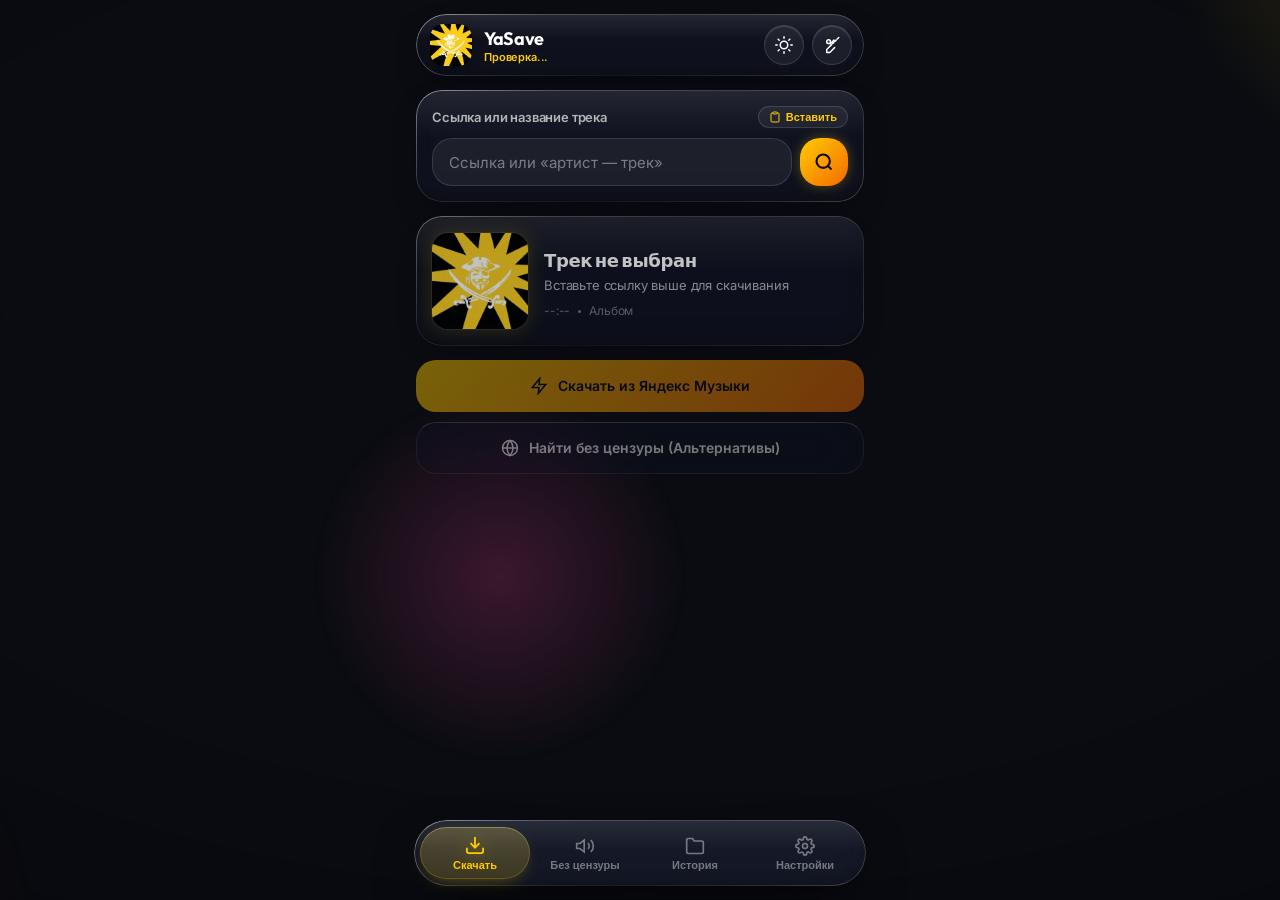
==== commit ddf3f9c2: "Native media player, honest bitrate, search fixes and Liquid Glass v3 - Player: p4a foreground servi" ====
--- a/web/index.html
+++ b/web/index.html
@@ -52,7 +52,8 @@
     <div class="aura-orb orb-1"></div>
     <div class="aura-orb orb-2"></div>
     <div class="aura-orb orb-3"></div>
-    <div class="glass-noise-overlay"></div>
+    <div class="aura-orb orb-4"></div>
+    <div class="aura-vignette"></div>
   </div>
 
   <!-- Single splash screen. Visually identical to android/_load.html so the
@@ -155,7 +156,7 @@
           
           <div class="track-details">
             <div class="track-badges-row">
-              <span class="badge badge-bitrate" id="badge-bitrate">320 kbps HQ</span>
+              <span class="badge badge-bitrate hidden" id="badge-bitrate">MP3</span>
               <span class="badge badge-explicit hidden" id="badge-explicit">18+ EXPLICIT</span>
             </div>
             <h2 class="track-title" id="track-title">Трек не выбран</h2>
@@ -167,13 +168,14 @@
             </div>
           </div>
         </div>
+        <p id="quality-note" class="quality-note hidden"></p>
 
         <!-- Download Action Buttons -->
         <div class="actions-stack">
           <button class="liquid-button btn-glow-primary" id="btn-download-ym" disabled>
             <div class="btn-shine"></div>
             <svg class="btn-icon" viewBox="0 0 24 24" fill="none" stroke="currentColor" stroke-width="2"><path d="M13 2L3 14h9l-1 8 10-12h-9l1-8z"></path></svg>
-            <span class="btn-text">Скачать из Яндекс Музыки (320 kbps)</span>
+            <span class="btn-text" id="btn-download-ym-text">Скачать из Яндекс Музыки</span>
           </button>
 
           <button class="liquid-button btn-glass-accent" id="btn-find-uncensored" disabled>
@@ -212,6 +214,7 @@
           <div class="success-text-wrap">
             <h4 class="success-title">Трек успешно сохранён!</h4>
             <p class="success-filename" id="success-filename">Song.mp3</p>
+            <p class="success-quality hidden" id="success-quality"></p>
           </div>
           <button class="liquid-button btn-glass-sm" id="btn-open-folder-action">
             <svg class="btn-sm-icon" viewBox="0 0 24 24" fill="none" stroke="currentColor" stroke-width="2" width="16" height="16"><path d="M22 19a2 2 0 0 1-2 2H4a2 2 0 0 1-2-2V5a2 2 0 0 1 2-2h5l2 3h9a2 2 0 0 1 2 2z"></path></svg>
@@ -229,7 +232,7 @@
           </div>
           <div class="hero-text-wrap">
             <h3 class="hero-title">Поиск версий без цензуры</h3>
-            <p class="hero-desc">Яндекс Музыка, YouTube, SoundCloud и Spotify — единая выдача с ранжированием.</p>
+            <p class="hero-desc">Яндекс Музыка, YouTube, SoundCloud и Spotify в одной выдаче, лучшие совпадения сверху.</p>
           </div>
         </div>
 
@@ -244,7 +247,7 @@
             Яндекс Музыка
           </button>
           <button type="button" class="source-pill" data-source="soundcloud">
-            <svg class="pill-icon icon-sc" viewBox="0 0 24 24" fill="currentColor"><path d="M11.56 8.87V17h1.41V9.56c-.44-.45-.92-.69-1.41-.69zm-2.82 1.63V17h1.41v-6.5zm-2.82 2.45V17h1.41v-4.05zm-2.82 1.63V17h1.41v-2.42zm11.28-7.34C13.88 5.61 13.06 4 11.5 4c-.7 0-1.34.33-1.84.88v3.31c.56-.25 1.18-.39 1.84-.39 1.43 0 2.65 1.05 2.9 2.44zM18 9c-.28 0-.55.03-.82.1.28.53.44 1.13.44 1.77 0 2.05-1.55 3.73-3.53 3.96V17H20c2.21 0 4-1.79 4-4s-1.79-4-4-4z"/></svg>
+            <svg class="pill-icon icon-sc" viewBox="0 0 24 24" fill="none" stroke="currentColor" stroke-width="2" stroke-linecap="round" stroke-linejoin="round"><path d="M10 17V9.5"></path><path d="M7 17v-5"></path><path d="M4 17v-2.5"></path><path d="M13 17V8.2a5 5 0 0 1 6.6 3.3A3 3 0 0 1 19 17h-6z"></path></svg>
             SoundCloud
           </button>
           <button type="button" class="source-pill" data-source="spotify">
@@ -420,6 +423,19 @@
           </div>
         </div>
 
+        <!-- Source diagnostics -->
+        <div class="liquid-card settings-card">
+          <div>
+            <h4 class="settings-group-title">Диагностика источников</h4>
+            <p class="settings-group-desc">Проверяет из сети телефона доступ к YouTube, SoundCloud и каталогам: поиск, аудиопоток, время ответа и точную причину ошибки.</p>
+          </div>
+          <button class="liquid-button btn-glass-sm" id="btn-run-diagnostics">
+            <svg viewBox="0 0 24 24" fill="none" stroke="currentColor" stroke-width="2" stroke-linecap="round" stroke-linejoin="round"><polyline points="22 12 18 12 15 21 9 3 6 12 2 12"></polyline></svg>
+            <span>Проверить</span>
+          </button>
+          <div id="diagnostics-output" class="diag-output hidden"></div>
+        </div>
+
         <!-- System & Storage Card -->
         <div class="liquid-card settings-card">
           <h4 class="settings-group-title">Папка сохранения и система</h4>
@@ -451,30 +467,85 @@
 
     </main>
 
-    <!-- Floating Liquid Glass Bottom Navigation Bar (No Buggy Oval) -->
-    <nav class="liquid-nav-bar">
-      <button class="nav-item active" data-tab="tab-download">
-        <svg viewBox="0 0 24 24" fill="none" stroke="currentColor" stroke-width="2"><path d="M21 15v4a2 2 0 0 1-2 2H5a2 2 0 0 1-2-2v-4"></path><polyline points="7 10 12 15 17 10"></polyline><line x1="12" y1="15" x2="12" y2="3"></line></svg>
-        <span>Скачать</span>
+  </div>
+
+
+  <!-- Mini player (above the nav bar) -->
+  <div id="mini-player" class="mini-player glass-float" aria-hidden="true">
+    <button type="button" class="mini-open" id="mini-open" aria-label="Открыть плеер">
+      <img class="mini-cover" id="mini-cover" src="assets/cover.jpg" alt="">
+      <span class="mini-text">
+        <span class="mini-title" id="mini-title">—</span>
+        <span class="mini-artist" id="mini-artist"></span>
+      </span>
+    </button>
+    <button type="button" class="mini-btn" id="mini-toggle" aria-label="Пауза">
+      <span class="mini-btn-icon"></span>
+    </button>
+    <button type="button" class="mini-btn" id="mini-next" aria-label="Следующий трек">
+      <svg viewBox="0 0 24 24" fill="none" stroke="currentColor" stroke-width="2" stroke-linecap="round" stroke-linejoin="round"><polygon points="5 4 15 12 5 20 5 4"></polygon><line x1="19" y1="5" x2="19" y2="19"></line></svg>
+    </button>
+    <div class="mini-progress"><div class="mini-progress-fill" id="mini-progress-fill"></div></div>
+  </div>
+
+  <!-- Full player sheet -->
+  <div id="player-sheet" class="player-sheet" aria-hidden="true">
+    <div class="player-sheet-backdrop" data-close-player></div>
+    <div class="player-sheet-panel glass-float">
+      <button type="button" class="sheet-grabber" data-close-player aria-label="Свернуть плеер">
+        <svg viewBox="0 0 24 24" fill="none" stroke="currentColor" stroke-width="2" stroke-linecap="round" stroke-linejoin="round"><polyline points="6 9 12 15 18 9"></polyline></svg>
       </button>
-
-      <button class="nav-item" data-tab="tab-uncensored">
-        <svg viewBox="0 0 24 24" fill="none" stroke="currentColor" stroke-width="2"><polygon points="11 5 6 9 2 9 2 15 6 15 11 19 11 5"></polygon><path d="M19.07 4.93a10 10 0 0 1 0 14.14M15.54 8.46a5 5 0 0 1 0 7.07"></path></svg>
-        <span>Без цензуры</span>
-      </button>
-
-      <button class="nav-item" data-tab="tab-history">
-        <svg viewBox="0 0 24 24" fill="none" stroke="currentColor" stroke-width="2"><path d="M22 19a2 2 0 0 1-2 2H4a2 2 0 0 1-2-2V5a2 2 0 0 1 2-2h5l2 3h9a2 2 0 0 1 2 2z"></path></svg>
-        <span>История</span>
-      </button>
-
-      <button class="nav-item" data-tab="tab-settings">
-        <svg viewBox="0 0 24 24" fill="none" stroke="currentColor" stroke-width="2"><circle cx="12" cy="12" r="3"></circle><path d="M19.4 15a1.65 1.65 0 0 0 .33 1.82l.06.06a2 2 0 0 1 0 2.83 2 2 0 0 1-2.83 0l-.06-.06a1.65 1.65 0 0 0-1.82-.33 1.65 1.65 0 0 0-1 1.51V21a2 2 0 0 1-2 2 2 2 0 0 1-2-2v-.09A1.65 1.65 0 0 0 9 19.4a1.65 1.65 0 0 0-1.82.33l-.06.06a2 2 0 0 1-2.83 0 2 2 0 0 1 0-2.83l.06-.06a1.65 1.65 0 0 0 .33-1.82 1.65 1.65 0 0 0-1.51-1H3a2 2 0 0 1-2-2 2 2 0 0 1 2-2h.09A1.65 1.65 0 0 0 4.6 9a1.65 1.65 0 0 0-.33-1.82l-.06-.06a2 2 0 0 1 0-2.83 2 2 0 0 1 2.83 0l.06.06a1.65 1.65 0 0 0 1.82.33H9a1.65 1.65 0 0 0 1-1.51V3a2 2 0 0 1 2-2 2 2 0 0 1 2 2v.09a1.65 1.65 0 0 0 1 1.51 1.65 1.65 0 0 0 1.82-.33l.06-.06a2 2 0 0 1 2.83 0 2 2 0 0 1 0 2.83l-.06.06a1.65 1.65 0 0 0-.33 1.82V9a1.65 1.65 0 0 0 1.51 1H21a2 2 0 0 1 2 2 2 2 0 0 1-2 2h-.09a1.65 1.65 0 0 0-1.51 1z"></path></svg>
-        <span>Настройки</span>
-      </button>
-    </nav>
-
+      <div class="sheet-cover-wrap">
+        <div class="sheet-cover-glow"></div>
+        <img class="sheet-cover" id="sheet-cover" src="assets/cover.jpg" alt="">
+      </div>
+      <div class="sheet-meta">
+        <span class="sheet-source badge badge-muted" id="sheet-source"></span>
+        <h3 class="sheet-title" id="sheet-title">—</h3>
+        <p class="sheet-artist" id="sheet-artist"></p>
+      </div>
+      <div class="sheet-seek">
+        <input type="range" id="sheet-seek" min="0" max="1000" value="0" step="1" aria-label="Перемотка">
+        <div class="sheet-times"><span id="sheet-pos">0:00</span><span id="sheet-dur">0:00</span></div>
+      </div>
+      <div class="sheet-controls">
+        <button type="button" class="sheet-btn" id="sheet-prev" aria-label="Предыдущий">
+          <svg viewBox="0 0 24 24" fill="none" stroke="currentColor" stroke-width="2" stroke-linecap="round" stroke-linejoin="round"><polygon points="19 20 9 12 19 4 19 20"></polygon><line x1="5" y1="19" x2="5" y2="5"></line></svg>
+        </button>
+        <button type="button" class="sheet-btn sheet-btn-main" id="sheet-toggle" aria-label="Пауза">
+          <span class="sheet-btn-icon"></span>
+        </button>
+        <button type="button" class="sheet-btn" id="sheet-next" aria-label="Следующий">
+          <svg viewBox="0 0 24 24" fill="none" stroke="currentColor" stroke-width="2" stroke-linecap="round" stroke-linejoin="round"><polygon points="5 4 15 12 5 20 5 4"></polygon><line x1="19" y1="5" x2="19" y2="19"></line></svg>
+        </button>
+      </div>
+      <p class="sheet-hint" id="sheet-hint"></p>
+    </div>
   </div>
+
+  <!-- Bottom navigation: outside .app-container so it stays fixed to the viewport -->
+  <nav class="liquid-nav-bar glass-float" id="nav-bar">
+    <span class="nav-indicator" aria-hidden="true"></span>
+    <button class="nav-item active" data-tab="tab-download">
+      <svg viewBox="0 0 24 24" fill="none" stroke="currentColor" stroke-width="2"><path d="M21 15v4a2 2 0 0 1-2 2H5a2 2 0 0 1-2-2v-4"></path><polyline points="7 10 12 15 17 10"></polyline><line x1="12" y1="15" x2="12" y2="3"></line></svg>
+      <span>Скачать</span>
+    </button>
+
+    <button class="nav-item" data-tab="tab-uncensored">
+      <svg viewBox="0 0 24 24" fill="none" stroke="currentColor" stroke-width="2"><polygon points="11 5 6 9 2 9 2 15 6 15 11 19 11 5"></polygon><path d="M19.07 4.93a10 10 0 0 1 0 14.14M15.54 8.46a5 5 0 0 1 0 7.07"></path></svg>
+      <span>Без цензуры</span>
+    </button>
+
+    <button class="nav-item" data-tab="tab-history">
+      <svg viewBox="0 0 24 24" fill="none" stroke="currentColor" stroke-width="2"><path d="M22 19a2 2 0 0 1-2 2H4a2 2 0 0 1-2-2V5a2 2 0 0 1 2-2h5l2 3h9a2 2 0 0 1 2 2z"></path></svg>
+      <span>История</span>
+    </button>
+
+    <button class="nav-item" data-tab="tab-settings">
+      <svg viewBox="0 0 24 24" fill="none" stroke="currentColor" stroke-width="2"><circle cx="12" cy="12" r="3"></circle><path d="M19.4 15a1.65 1.65 0 0 0 .33 1.82l.06.06a2 2 0 0 1 0 2.83 2 2 0 0 1-2.83 0l-.06-.06a1.65 1.65 0 0 0-1.82-.33 1.65 1.65 0 0 0-1 1.51V21a2 2 0 0 1-2 2 2 2 0 0 1-2-2v-.09A1.65 1.65 0 0 0 9 19.4a1.65 1.65 0 0 0-1.82.33l-.06.06a2 2 0 0 1-2.83 0 2 2 0 0 1 0-2.83l.06-.06a1.65 1.65 0 0 0 .33-1.82 1.65 1.65 0 0 0-1.51-1H3a2 2 0 0 1-2-2 2 2 0 0 1 2-2h.09A1.65 1.65 0 0 0 4.6 9a1.65 1.65 0 0 0-.33-1.82l-.06-.06a2 2 0 0 1 0-2.83 2 2 0 0 1 2.83 0l.06.06a1.65 1.65 0 0 0 1.82.33H9a1.65 1.65 0 0 0 1-1.51V3a2 2 0 0 1 2-2 2 2 0 0 1 2 2v.09a1.65 1.65 0 0 0 1 1.51 1.65 1.65 0 0 0 1.82-.33l.06-.06a2 2 0 0 1 2.83 0 2 2 0 0 1 0 2.83l-.06.06a1.65 1.65 0 0 0-.33 1.82V9a1.65 1.65 0 0 0 1.51 1H21a2 2 0 0 1 2 2 2 2 0 0 1-2 2h-.09a1.65 1.65 0 0 0-1.51 1z"></path></svg>
+      <span>Настройки</span>
+    </button>
+  </nav>
 
   <!-- ================= MODALS ================= -->
 
@@ -536,7 +607,7 @@
   <!-- Toast Notification Container -->
   <div id="toast-container" class="toast-container"></div>
 
-  <!-- Hidden Audio Preview Player -->
+  <!-- In-app audio (used when the native Android player is not available) -->
   <audio id="global-preview-player" preload="none"></audio>
 
   <script src="js/app.js"></script>
--- a/web/css/style.css
+++ b/web/css/style.css
@@ -2113,3 +2113,892 @@
     animation: none !important;
   }
 }
+
+/* ==========================================================================
+   v3 — Liquid Glass design system (layered glass, Liquid Aura, player)
+   Overrides earlier rules; everything below is token-driven.
+   Performance budget for Android WebView: backdrop-filter only on a few
+   surfaces (cards, floating bars, sheet). Long lists use opaque-ish glass
+   without blur. html.low-fx (set by JS on slow devices) disables blur.
+   ========================================================================== */
+
+:root {
+  /* Radii */
+  --r-xs: 10px;
+  --r-sm: 14px;
+  --r-md: 20px;
+  --r-lg: 26px;
+  --r-xl: 32px;
+  --r-full: 999px;
+  --radius-sm: var(--r-sm);
+  --radius-md: var(--r-md);
+  --radius-lg: var(--r-lg);
+
+  /* Spacing */
+  --sp-1: 4px;
+  --sp-2: 8px;
+  --sp-3: 12px;
+  --sp-4: 16px;
+  --sp-5: 20px;
+  --sp-6: 24px;
+
+  /* Blur levels: content cards < floating bars */
+  --blur-card: 18px;
+  --blur-float: 26px;
+  --sat-card: 150%;
+  --sat-float: 185%;
+
+  /* Motion */
+  --spring: cubic-bezier(0.34, 1.42, 0.64, 1);
+  --spring-soft: cubic-bezier(0.22, 1.18, 0.36, 1);
+  --ease-out: cubic-bezier(0.16, 1, 0.3, 1);
+
+  /* Floating chrome geometry */
+  --nav-h: 66px;
+  --nav-gap: 14px;
+  --mini-h: 62px;
+  --float-w: min(calc(100% - 28px), 452px);
+  --nav-bottom: calc(var(--nav-gap) + env(safe-area-inset-bottom, 0px));
+  --nav-clearance: calc(var(--nav-h) + var(--nav-gap) + 30px + env(safe-area-inset-bottom, 0px));
+}
+
+body.has-player {
+  --nav-clearance: calc(var(--nav-h) + var(--mini-h) + var(--nav-gap) + 44px + env(safe-area-inset-bottom, 0px));
+}
+
+[data-theme="dark"] {
+  --surface-1: rgba(24, 28, 44, 0.46);      /* content cards (blurred) */
+  --surface-2: rgba(26, 30, 46, 0.74);      /* floating: nav, player, sheet */
+  --surface-solid: rgba(22, 26, 40, 0.84);  /* lists without blur / fallback */
+  --rim-hi: rgba(255, 255, 255, 0.46);
+  --rim-mid: rgba(255, 255, 255, 0.12);
+  --rim-lo: rgba(255, 255, 255, 0.04);
+  --spec: rgba(255, 255, 255, 0.085);
+  --inner-shadow: inset 0 1px 0 rgba(255, 255, 255, 0.10), inset 0 -14px 28px -18px rgba(0, 0, 0, 0.55);
+  --shadow-card: 0 12px 32px -14px rgba(0, 0, 0, 0.6);
+  --shadow-float: 0 22px 54px -16px rgba(0, 0, 0, 0.75), 0 6px 16px -8px rgba(0, 0, 0, 0.45);
+  --aura-alpha: 0.5;
+  --track-bg: rgba(255, 255, 255, 0.12);
+}
+
+[data-theme="light"] {
+  --surface-1: rgba(255, 255, 255, 0.55);
+  --surface-2: rgba(255, 255, 255, 0.8);
+  --surface-solid: rgba(255, 255, 255, 0.9);
+  --rim-hi: rgba(255, 255, 255, 1);
+  --rim-mid: rgba(255, 255, 255, 0.55);
+  --rim-lo: rgba(10, 17, 32, 0.06);
+  --spec: rgba(255, 255, 255, 0.55);
+  --inner-shadow: inset 0 1px 0 rgba(255, 255, 255, 0.9), inset 0 -14px 28px -20px rgba(10, 17, 32, 0.12);
+  --shadow-card: 0 12px 30px -16px rgba(10, 17, 32, 0.22);
+  --shadow-float: 0 20px 48px -18px rgba(10, 17, 32, 0.32), 0 4px 14px -8px rgba(10, 17, 32, 0.14);
+  --aura-alpha: 0.32;
+  --track-bg: rgba(10, 17, 32, 0.1);
+}
+
+html, body {
+  min-height: 100vh;
+  min-height: 100dvh;
+}
+
+body {
+  font-family: var(--font-body);
+  letter-spacing: -0.01em;
+}
+
+.app-container {
+  min-height: 100vh;
+  min-height: 100dvh;
+  padding-bottom: var(--nav-clearance);
+  transition: padding-bottom 0.35s var(--ease-out);
+}
+
+/* The entrance animation must not leave a transform behind: an element with a
+   (filling) transform becomes the containing block of position:fixed children. */
+body.app-ready .app-container {
+  animation-fill-mode: backwards;
+}
+
+/* ================= LIQUID AURA BACKGROUND ================= */
+.ambient-mesh {
+  background: var(--bg-deep);
+}
+
+.aura-orb {
+  position: absolute;
+  border-radius: 50%;
+  filter: none;           /* soft radial gradients instead of costly blur */
+  opacity: var(--aura-alpha);
+  will-change: transform;
+  pointer-events: none;
+}
+
+.orb-1 {
+  width: 135vw;
+  height: 135vw;
+  max-width: 760px;
+  max-height: 760px;
+  top: -42vw;
+  right: -48vw;
+  background: radial-gradient(closest-side, hsla(var(--accent-h), var(--accent-s), 56%, 0.9), hsla(var(--accent-h), var(--accent-s), 50%, 0.25) 55%, transparent);
+  animation: auraDrift1 28s ease-in-out infinite alternate;
+}
+
+.orb-2 {
+  width: 120vw;
+  height: 120vw;
+  max-width: 680px;
+  max-height: 680px;
+  bottom: -30vw;
+  left: -50vw;
+  top: auto;
+  background: radial-gradient(closest-side, hsla(calc(var(--accent-h) - 28), 90%, 55%, 0.72), hsla(calc(var(--accent-h) - 28), 90%, 50%, 0.18) 55%, transparent);
+  animation: auraDrift2 34s ease-in-out infinite alternate;
+}
+
+.orb-3 {
+  width: 95vw;
+  height: 95vw;
+  max-width: 540px;
+  max-height: 540px;
+  top: 34%;
+  left: 18%;
+  background: radial-gradient(closest-side, hsla(calc(var(--accent-h) - 75), 75%, 58%, 0.45), transparent 70%);
+  animation: auraDrift3 30s ease-in-out infinite alternate;
+}
+
+.orb-4 {
+  width: 80vw;
+  height: 80vw;
+  max-width: 460px;
+  max-height: 460px;
+  top: 8%;
+  left: -30vw;
+  background: radial-gradient(closest-side, hsla(calc(var(--accent-h) + 170), 70%, 60%, 0.28), transparent 70%);
+  animation: auraDrift4 38s ease-in-out infinite alternate;
+}
+
+.aura-vignette {
+  position: absolute;
+  inset: 0;
+  background: radial-gradient(120% 90% at 50% 40%, transparent 55%, rgba(0, 0, 0, 0.35));
+}
+
+[data-theme="light"] .aura-vignette {
+  background: radial-gradient(120% 90% at 50% 40%, transparent 60%, rgba(255, 255, 255, 0.4));
+}
+
+@keyframes auraDrift1 {
+  from { transform: translate3d(0, 0, 0) scale(1); }
+  to { transform: translate3d(-14vw, 18vh, 0) scale(1.12); }
+}
+
+@keyframes auraDrift2 {
+  from { transform: translate3d(0, 0, 0) scale(1.05); }
+  to { transform: translate3d(18vw, -16vh, 0) scale(0.92); }
+}
+
+@keyframes auraDrift3 {
+  from { transform: translate3d(0, 0, 0) scale(0.9); }
+  to { transform: translate3d(-12vw, -10vh, 0) scale(1.15); }
+}
+
+@keyframes auraDrift4 {
+  from { transform: translate3d(0, 0, 0); }
+  to { transform: translate3d(20vw, 12vh, 0); }
+}
+
+/* ================= GLASS SURFACES ================= */
+/* Level 1: content cards */
+.liquid-card {
+  border: 0;
+  border-radius: var(--r-lg);
+  background:
+    linear-gradient(180deg, var(--spec) 0%, rgba(255, 255, 255, 0) 42%),
+    var(--surface-1);
+  backdrop-filter: blur(var(--blur-card)) saturate(var(--sat-card));
+  -webkit-backdrop-filter: blur(var(--blur-card)) saturate(var(--sat-card));
+  box-shadow: var(--shadow-card), var(--inner-shadow);
+  isolation: isolate;
+}
+
+/* Level 2: floating chrome (nav, mini player, sheet, modals) */
+.glass-float,
+.modal-card {
+  background:
+    linear-gradient(180deg, var(--spec) 0%, rgba(255, 255, 255, 0) 46%),
+    var(--surface-2);
+  backdrop-filter: blur(var(--blur-float)) saturate(var(--sat-float));
+  -webkit-backdrop-filter: blur(var(--blur-float)) saturate(var(--sat-float));
+  box-shadow: var(--shadow-float), var(--inner-shadow);
+  border: 0;
+}
+
+/* 1px gradient rim, brighter top-left: a masked ring, no layout impact */
+.liquid-card::before,
+.glass-float::before,
+.modal-card::before {
+  content: '';
+  position: absolute;
+  inset: 0;
+  border-radius: inherit;
+  padding: 1px;
+  background: linear-gradient(140deg, var(--rim-hi) 0%, var(--rim-mid) 24%, var(--rim-lo) 52%, var(--rim-mid) 82%, rgba(255, 255, 255, 0.22) 100%);
+  -webkit-mask: linear-gradient(#000 0 0) content-box, linear-gradient(#000 0 0);
+  -webkit-mask-composite: xor;
+  mask-composite: exclude;
+  pointer-events: none;
+  z-index: 0;
+}
+
+/* Long lists: same look without per-card blur (keeps scrolling smooth) */
+.candidate-card,
+.ym-results {
+  backdrop-filter: none;
+  -webkit-backdrop-filter: none;
+  background:
+    linear-gradient(180deg, var(--spec) 0%, rgba(255, 255, 255, 0) 42%),
+    var(--surface-solid);
+}
+
+@media (hover: hover) {
+  .liquid-card:hover {
+    box-shadow: var(--shadow-card), var(--inner-shadow), 0 0 0 1px var(--accent-subtle), 0 0 28px -6px var(--accent-glow);
+  }
+}
+
+/* Fallbacks: no backdrop-filter support or slow device */
+@supports not ((backdrop-filter: blur(1px)) or (-webkit-backdrop-filter: blur(1px))) {
+  .liquid-card, .glass-float, .modal-card {
+    background: linear-gradient(180deg, var(--spec) 0%, rgba(255, 255, 255, 0) 42%), var(--surface-solid);
+  }
+}
+
+html.low-fx .liquid-card,
+html.low-fx .glass-float,
+html.low-fx .modal-card,
+html.low-fx .modal-overlay,
+html.low-fx .toast {
+  backdrop-filter: none !important;
+  -webkit-backdrop-filter: none !important;
+}
+
+html.low-fx .liquid-card,
+html.low-fx .glass-float,
+html.low-fx .modal-card {
+  background: linear-gradient(180deg, var(--spec) 0%, rgba(255, 255, 255, 0) 42%), var(--surface-solid);
+}
+
+html.low-fx .aura-orb {
+  animation: none;
+}
+
+/* ================= TYPOGRAPHY ================= */
+.track-title, .hero-title, .settings-group-title, .modal-title, .sheet-title, .header-title {
+  font-family: var(--font-display);
+  letter-spacing: -0.02em;
+}
+
+.hero-desc, .settings-group-desc, .track-artist, .candidate-channel {
+  line-height: 1.45;
+}
+
+/* ================= PRESS FEEDBACK (transform only) ================= */
+.liquid-button, .icon-btn, .source-pill, .nav-item, .mini-btn, .sheet-btn, .ym-row,
+.palette-swatch, .text-pill-btn, .primary-btn, .mini-open, .history-play {
+  transition: transform 0.42s var(--spring), background-color 0.2s ease, box-shadow 0.3s ease, color 0.2s ease, opacity 0.2s ease;
+  -webkit-tap-highlight-color: transparent;
+}
+
+.liquid-button:active:not(:disabled), .icon-btn:active, .source-pill:active, .mini-btn:active,
+.sheet-btn:active, .ym-row:active, .palette-swatch:active, .text-pill-btn:active,
+.primary-btn:active:not(:disabled), .mini-open:active, .history-play:active {
+  transform: scale(0.95);
+  transition-duration: 0.09s;
+}
+
+.candidate-card:active {
+  transform: scale(0.992);
+}
+
+.nav-item:active svg {
+  transform: scale(0.86);
+}
+
+/* ================= TABS: spring slide (transform/opacity only) ================= */
+.screen-tab.active {
+  animation: tabInRight 0.46s var(--spring-soft) backwards;
+}
+
+.screens-viewport[data-dir="left"] .screen-tab.active {
+  animation-name: tabInLeft;
+}
+
+@keyframes tabInRight {
+  from { opacity: 0; transform: translate3d(26px, 0, 0) scale(0.985); }
+  to { opacity: 1; transform: none; }
+}
+
+@keyframes tabInLeft {
+  from { opacity: 0; transform: translate3d(-26px, 0, 0) scale(0.985); }
+  to { opacity: 1; transform: none; }
+}
+
+/* ================= HEADER ================= */
+.app-header {
+  border-radius: var(--r-full);
+  padding: 10px 12px 10px 14px;
+}
+
+.icon-btn {
+  background: rgba(255, 255, 255, 0.06);
+  border: 1px solid var(--rim-mid);
+  box-shadow: inset 0 1px 0 rgba(255, 255, 255, 0.12);
+}
+
+[data-theme="light"] .icon-btn {
+  background: rgba(255, 255, 255, 0.6);
+}
+
+/* ================= BOTTOM NAV (fixed to the viewport) ================= */
+.liquid-nav-bar {
+  position: fixed;
+  left: 50%;
+  bottom: var(--nav-bottom);
+  width: var(--float-w);
+  max-width: none;
+  height: var(--nav-h);
+  padding: 0 6px;
+  border-radius: var(--r-full);
+  z-index: 120;
+  transform: translate3d(-50%, 0, 0);
+  transition: transform 0.42s var(--spring), opacity 0.25s ease;
+}
+
+.nav-indicator {
+  position: absolute;
+  top: 7px;
+  bottom: 7px;
+  left: 0;
+  width: var(--ind-w, 0px);
+  transform: translate3d(var(--ind-x, 0px), 0, 0);
+  border-radius: var(--r-full);
+  background: linear-gradient(180deg, rgba(255, 255, 255, 0.10), rgba(255, 255, 255, 0.02)), var(--accent-subtle);
+  box-shadow: inset 0 1px 0 rgba(255, 255, 255, 0.18), inset 0 0 0 1px hsla(var(--accent-h), var(--accent-s), var(--accent-l), 0.22), 0 6px 18px -8px var(--accent-glow);
+  transition: transform 0.5s var(--spring), width 0.5s var(--spring);
+  z-index: 1;
+  pointer-events: none;
+}
+
+.nav-item {
+  height: 52px;
+  z-index: 2;
+}
+
+.nav-item.active::after {
+  display: none;   /* the sliding indicator replaces the dot */
+}
+
+.nav-item.active svg {
+  transform: translateY(-1px) scale(1.08);
+}
+
+/* Keyboard open: chrome slides away so it never covers inputs */
+body.kb-open .liquid-nav-bar {
+  transform: translate3d(-50%, calc(100% + var(--nav-bottom) + 20px), 0);
+  opacity: 0;
+  pointer-events: none;
+}
+
+body.kb-open .mini-player {
+  opacity: 0 !important;
+  pointer-events: none !important;
+  transform: translate3d(-50%, 40px, 0) !important;
+}
+
+/* ================= MINI PLAYER ================= */
+.mini-player {
+  position: fixed;
+  left: 50%;
+  bottom: calc(var(--nav-bottom) + var(--nav-h) + 10px);
+  width: var(--float-w);
+  height: var(--mini-h);
+  border-radius: 22px;
+  display: flex;
+  align-items: center;
+  gap: 4px;
+  padding: 8px 6px 8px 8px;
+  z-index: 119;
+  opacity: 0;
+  pointer-events: none;
+  transform: translate3d(-50%, 24px, 0) scale(0.96);
+  transition: transform 0.5s var(--spring), opacity 0.25s ease;
+}
+
+.mini-player.is-visible {
+  opacity: 1;
+  pointer-events: auto;
+  transform: translate3d(-50%, 0, 0);
+}
+
+.mini-open {
+  position: relative;
+  z-index: 1;
+  flex: 1;
+  min-width: 0;
+  display: flex;
+  align-items: center;
+  gap: 10px;
+  background: none;
+  border: 0;
+  color: inherit;
+  text-align: left;
+  font: inherit;
+  cursor: pointer;
+  padding: 0;
+}
+
+.mini-cover {
+  width: 44px;
+  height: 44px;
+  border-radius: 12px;
+  object-fit: cover;
+  flex-shrink: 0;
+  box-shadow: 0 6px 14px -6px rgba(0, 0, 0, 0.6);
+}
+
+.mini-text {
+  display: flex;
+  flex-direction: column;
+  min-width: 0;
+  gap: 2px;
+}
+
+.mini-title, .mini-artist {
+  white-space: nowrap;
+  overflow: hidden;
+  text-overflow: ellipsis;
+}
+
+.mini-title {
+  font-size: 14px;
+  font-weight: 600;
+  color: var(--text-primary);
+}
+
+.mini-artist {
+  font-size: 12px;
+  color: var(--text-muted);
+}
+
+.mini-btn {
+  position: relative;
+  z-index: 1;
+  width: 42px;
+  height: 42px;
+  flex-shrink: 0;
+  border-radius: 50%;
+  border: 0;
+  background: transparent;
+  color: var(--text-primary);
+  display: flex;
+  align-items: center;
+  justify-content: center;
+  cursor: pointer;
+}
+
+.mini-btn svg, .mini-btn-icon svg {
+  width: 22px;
+  height: 22px;
+}
+
+.mini-btn-icon, .sheet-btn-icon {
+  display: flex;
+  align-items: center;
+  justify-content: center;
+}
+
+.mini-btn:disabled, .sheet-btn:disabled {
+  opacity: 0.35;
+  cursor: default;
+}
+
+.mini-progress {
+  position: absolute;
+  left: 18px;
+  right: 18px;
+  bottom: 5px;
+  height: 2px;
+  border-radius: 2px;
+  background: var(--track-bg);
+  overflow: hidden;
+  z-index: 1;
+}
+
+.mini-progress-fill {
+  height: 100%;
+  width: 100%;
+  transform-origin: left center;
+  transform: scaleX(0);
+  background: var(--accent);
+  box-shadow: 0 0 8px var(--accent-glow);
+  transition: transform 0.9s linear;
+}
+
+/* ================= FULL PLAYER SHEET ================= */
+.player-sheet {
+  position: fixed;
+  inset: 0;
+  z-index: 900;
+  pointer-events: none;
+}
+
+.player-sheet-backdrop {
+  position: absolute;
+  inset: 0;
+  background: rgba(4, 6, 12, 0.5);
+  opacity: 0;
+  transition: opacity 0.3s ease;
+}
+
+.player-sheet-panel {
+  position: absolute;
+  left: 0;
+  right: 0;
+  bottom: 0;
+  margin: 0 auto;
+  max-width: 480px;
+  max-height: 94dvh;
+  overflow-y: auto;
+  border-radius: var(--r-xl) var(--r-xl) 0 0;
+  padding: 6px 24px calc(26px + env(safe-area-inset-bottom, 0px));
+  display: flex;
+  flex-direction: column;
+  align-items: center;
+  gap: 18px;
+  transform: translate3d(0, 104%, 0);
+  transition: transform 0.55s var(--spring-soft);
+}
+
+.player-sheet.is-open {
+  pointer-events: auto;
+}
+
+.player-sheet.is-open .player-sheet-backdrop {
+  opacity: 1;
+}
+
+.player-sheet.is-open .player-sheet-panel {
+  transform: none;
+}
+
+.sheet-grabber {
+  position: relative;
+  z-index: 1;
+  width: 56px;
+  height: 30px;
+  border: 0;
+  background: none;
+  color: var(--text-muted);
+  cursor: pointer;
+  display: flex;
+  align-items: center;
+  justify-content: center;
+}
+
+.sheet-grabber svg {
+  width: 26px;
+  height: 26px;
+}
+
+.sheet-cover-wrap {
+  position: relative;
+  width: min(70vw, 300px);
+  aspect-ratio: 1 / 1;
+}
+
+.sheet-cover-glow {
+  position: absolute;
+  inset: 12%;
+  border-radius: 30px;
+  background: var(--accent);
+  opacity: 0.38;
+  filter: blur(34px);
+  transform: translateY(14px);
+}
+
+.sheet-cover {
+  position: relative;
+  width: 100%;
+  height: 100%;
+  border-radius: 28px;
+  object-fit: cover;
+  box-shadow: 0 26px 50px -18px rgba(0, 0, 0, 0.7), 0 0 0 1px rgba(255, 255, 255, 0.08);
+  transition: transform 0.55s var(--spring);
+}
+
+.player-sheet:not(.is-playing) .sheet-cover {
+  transform: scale(0.9);
+}
+
+.sheet-meta {
+  position: relative;
+  z-index: 1;
+  width: 100%;
+  text-align: center;
+  display: flex;
+  flex-direction: column;
+  align-items: center;
+  gap: 6px;
+  min-width: 0;
+}
+
+.sheet-title {
+  font-size: 21px;
+  font-weight: 700;
+  max-width: 100%;
+  overflow: hidden;
+  text-overflow: ellipsis;
+  white-space: nowrap;
+}
+
+.sheet-artist {
+  font-size: 14px;
+  color: var(--text-secondary);
+  max-width: 100%;
+  overflow: hidden;
+  text-overflow: ellipsis;
+  white-space: nowrap;
+}
+
+.sheet-seek {
+  position: relative;
+  z-index: 1;
+  width: 100%;
+}
+
+.sheet-seek input[type="range"] {
+  -webkit-appearance: none;
+  appearance: none;
+  width: 100%;
+  height: 22px;
+  background: transparent;
+  cursor: pointer;
+  --p: 0%;
+}
+
+.sheet-seek input[type="range"]::-webkit-slider-runnable-track {
+  height: 5px;
+  border-radius: 5px;
+  background: linear-gradient(90deg, var(--accent) var(--p), var(--track-bg) var(--p));
+}
+
+.sheet-seek input[type="range"]::-webkit-slider-thumb {
+  -webkit-appearance: none;
+  width: 16px;
+  height: 16px;
+  margin-top: -5.5px;
+  border-radius: 50%;
+  background: #fff;
+  box-shadow: 0 2px 8px rgba(0, 0, 0, 0.45), 0 0 0 4px var(--accent-subtle);
+}
+
+.sheet-times {
+  display: flex;
+  justify-content: space-between;
+  font-size: 12px;
+  color: var(--text-muted);
+  font-variant-numeric: tabular-nums;
+  margin-top: 2px;
+}
+
+.sheet-controls {
+  position: relative;
+  z-index: 1;
+  display: flex;
+  align-items: center;
+  justify-content: center;
+  gap: 26px;
+}
+
+.sheet-btn {
+  width: 56px;
+  height: 56px;
+  border-radius: 50%;
+  border: 0;
+  background: rgba(255, 255, 255, 0.06);
+  box-shadow: inset 0 1px 0 rgba(255, 255, 255, 0.12), inset 0 0 0 1px var(--rim-mid);
+  color: var(--text-primary);
+  display: flex;
+  align-items: center;
+  justify-content: center;
+  cursor: pointer;
+}
+
+.sheet-btn svg {
+  width: 24px;
+  height: 24px;
+}
+
+.sheet-btn-main {
+  width: 76px;
+  height: 76px;
+  background: var(--accent-gradient);
+  color: var(--accent-contrast);
+  box-shadow: 0 14px 30px -10px var(--accent-glow), inset 0 1px 0 rgba(255, 255, 255, 0.35);
+}
+
+.sheet-btn-main svg {
+  width: 30px;
+  height: 30px;
+}
+
+.sheet-hint {
+  font-size: 12px;
+  color: var(--text-muted);
+  text-align: center;
+  min-height: 1em;
+}
+
+/* ================= DOWNLOAD QUALITY ================= */
+.quality-note {
+  font-size: 12.5px;
+  line-height: 1.45;
+  color: #ffb340;
+  background: rgba(255, 179, 64, 0.09);
+  border: 1px solid rgba(255, 179, 64, 0.25);
+  border-radius: var(--r-sm);
+  padding: 10px 12px;
+  margin-top: -4px;
+}
+
+.badge-bitrate.is-low {
+  color: #ffb340;
+  background: rgba(255, 179, 64, 0.14);
+  border-color: rgba(255, 179, 64, 0.3);
+}
+
+.success-quality {
+  font-size: 12px;
+  color: var(--text-secondary);
+  margin-top: 2px;
+}
+
+/* ================= SEARCH STATUS ================= */
+.source-status.is-empty {
+  color: var(--text-muted);
+  border-style: dashed;
+}
+
+.source-status.is-error {
+  white-space: normal;
+  max-width: 100%;
+}
+
+/* ================= HISTORY: play button ================= */
+.candidate-actions .history-play.is-playing {
+  color: var(--accent);
+}
+
+.candidate-thumb.is-placeholder {
+  display: flex;
+  align-items: center;
+  justify-content: center;
+  color: var(--text-muted);
+  background: rgba(255, 255, 255, 0.06);
+}
+
+.candidate-card.is-current {
+  box-shadow: var(--shadow-card), var(--inner-shadow), 0 0 0 1px hsla(var(--accent-h), var(--accent-s), var(--accent-l), 0.35);
+}
+
+/* ================= DIAGNOSTICS ================= */
+.diag-output {
+  display: flex;
+  flex-direction: column;
+  gap: 6px;
+  font-size: 12.5px;
+}
+
+.diag-env {
+  color: var(--text-muted);
+  font-size: 11.5px;
+  line-height: 1.5;
+  word-break: break-all;
+}
+
+.diag-row {
+  display: grid;
+  grid-template-columns: 10px 1fr auto;
+  align-items: center;
+  gap: 8px;
+  padding: 8px 10px;
+  border-radius: var(--r-xs);
+  background: rgba(255, 255, 255, 0.04);
+}
+
+.diag-dot {
+  width: 8px;
+  height: 8px;
+  border-radius: 50%;
+  background: var(--success);
+  box-shadow: 0 0 8px rgba(0, 229, 117, 0.5);
+}
+
+.diag-row.is-bad .diag-dot {
+  background: var(--danger);
+  box-shadow: 0 0 8px rgba(255, 69, 58, 0.5);
+}
+
+.diag-name {
+  font-weight: 600;
+  min-width: 0;
+}
+
+.diag-name small {
+  display: block;
+  font-weight: 400;
+  color: var(--text-muted);
+  margin-top: 2px;
+  word-break: break-word;
+}
+
+.diag-row.is-bad .diag-name small {
+  color: #ff8a80;
+}
+
+.diag-ms {
+  color: var(--text-muted);
+  font-variant-numeric: tabular-nums;
+  white-space: nowrap;
+}
+
+.diag-section {
+  font-size: 11px;
+  font-weight: 700;
+  letter-spacing: 0.06em;
+  text-transform: uppercase;
+  color: var(--text-muted);
+  margin-top: 6px;
+}
+
+/* ================= MODALS & TOASTS on the new glass ================= */
+.modal-overlay {
+  background: rgba(4, 6, 12, 0.55);
+  backdrop-filter: blur(8px);
+  -webkit-backdrop-filter: blur(8px);
+}
+
+.modal-card {
+  border-radius: var(--r-xl);
+}
+
+.toast {
+  border-radius: var(--r-full);
+}
+
+@media (prefers-reduced-motion: reduce) {
+  .aura-orb { animation: none !important; }
+  .screen-tab.active { animation: none !important; }
+  .player-sheet-panel, .mini-player, .liquid-nav-bar, .nav-indicator { transition-duration: 0.01s !important; }
+}
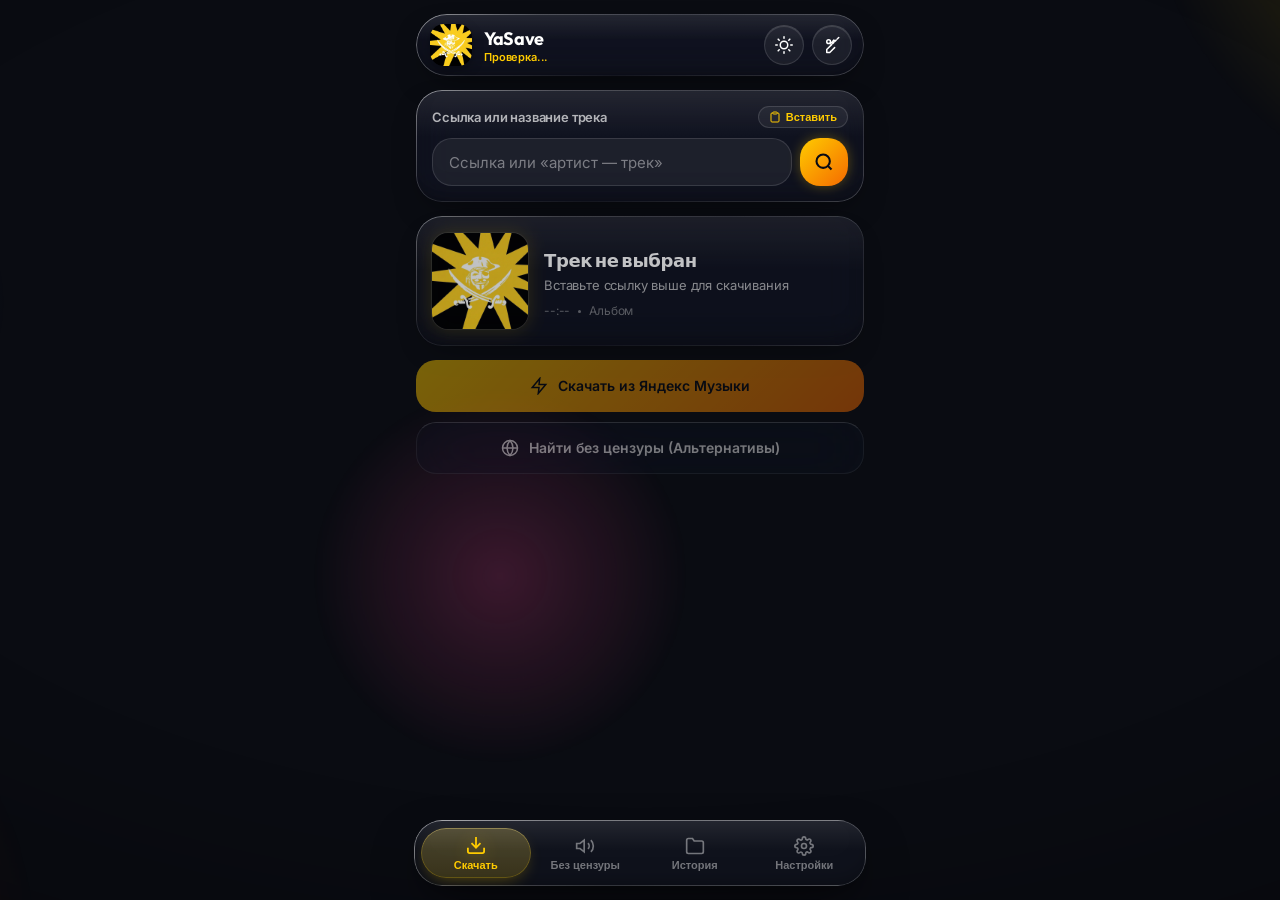
==== commit 2b3cb956: "Fix native player class loading, verify APK in CI, in-app player diagnostics - Preload app Java clas" ====
--- a/web/index.html
+++ b/web/index.html
@@ -423,6 +423,72 @@
           </div>
         </div>
 
+        <!-- Background playback (Origin OS / Funtouch kill background apps aggressively) -->
+        <div class="liquid-card settings-card" id="bg-card">
+          <div>
+            <h4 class="settings-group-title">Чтобы плеер работал в фоне</h4>
+            <p class="settings-group-desc">Плеер в шторке и на экране блокировки работает, только если система разрешает уведомления и не закрывает приложение. На vivo (Origin OS) это нужно включить вручную.</p>
+          </div>
+          <div class="bg-steps" id="bg-steps">
+            <div class="bg-step" data-check="notifications">
+              <span class="bg-step-dot"></span>
+              <span class="bg-step-text"><b>Уведомления</b><small>Разрешить уведомления YaSave</small></span>
+              <button type="button" class="liquid-button btn-glass-sm bg-step-btn" data-open="permission">Разрешить</button>
+            </div>
+            <div class="bg-step" data-check="battery">
+              <span class="bg-step-dot"></span>
+              <span class="bg-step-text"><b>Батарея</b><small>Без ограничений фоновой работы</small></span>
+              <button type="button" class="liquid-button btn-glass-sm bg-step-btn" data-open="battery">Открыть</button>
+            </div>
+            <div class="bg-step" data-check="autostart">
+              <span class="bg-step-dot is-manual"></span>
+              <span class="bg-step-text"><b>Автозапуск и фон (vivo)</b><small>i Manager → Приложения → Автозапуск: включить YaSave</small></span>
+              <button type="button" class="liquid-button btn-glass-sm bg-step-btn" data-open="autostart">Открыть</button>
+            </div>
+            <div class="bg-step" data-check="recents">
+              <span class="bg-step-dot is-manual"></span>
+              <span class="bg-step-text"><b>Закрепить в недавних</b><small>Откройте список приложений, потяните карточку YaSave вниз (замок)</small></span>
+            </div>
+          </div>
+          <div class="settings-inline-row">
+            <span class="settings-chip" id="bg-player-status">Проверка…</span>
+            <button type="button" class="liquid-button btn-glass-sm" id="btn-bg-refresh">Обновить</button>
+          </div>
+        </div>
+
+        <!-- Player diagnostics: in-app log + notification self-test -->
+        <div class="liquid-card settings-card">
+          <div>
+            <h4 class="settings-group-title">Диагностика плеера</h4>
+            <p class="settings-group-desc">Проверка плеера в шторке по шагам и последние 200 строк журнала YaSave. Журнал можно скопировать или отправить, adb не нужен.</p>
+          </div>
+          <button class="liquid-button btn-glass-sm" id="btn-player-selftest">
+            <svg viewBox="0 0 24 24" fill="none" stroke="currentColor" stroke-width="2" stroke-linecap="round" stroke-linejoin="round"><path d="M18 8A6 6 0 0 0 6 8c0 7-3 9-3 9h18s-3-2-3-9"></path><path d="M13.73 21a2 2 0 0 1-3.46 0"></path></svg>
+            <span>Проверить плеер в шторке</span>
+          </button>
+          <div id="selftest-output" class="diag-output hidden"></div>
+          <pre id="player-log" class="log-box">Журнал пуст</pre>
+          <div class="log-actions">
+            <button type="button" class="liquid-button btn-glass-sm" id="btn-log-refresh">Обновить</button>
+            <button type="button" class="liquid-button btn-glass-sm" id="btn-log-copy">Скопировать</button>
+            <button type="button" class="liquid-button btn-glass-sm" id="btn-log-save">Сохранить файл</button>
+            <button type="button" class="liquid-button btn-glass-sm" id="btn-log-share">Поделиться</button>
+          </div>
+        </div>
+
+        <!-- Yandex quality check -->
+        <div class="liquid-card settings-card">
+          <div>
+            <h4 class="settings-group-title">Качество Яндекс Музыки</h4>
+            <p class="settings-group-desc">Показывает все варианты файла, которые Яндекс вернул для выбранного во вкладке «Скачать» трека, и данные аккаунта.</p>
+          </div>
+          <button class="liquid-button btn-glass-sm" id="btn-quality-report">
+            <svg viewBox="0 0 24 24" fill="none" stroke="currentColor" stroke-width="2" stroke-linecap="round" stroke-linejoin="round"><path d="M9 18V5l12-2v13"></path><circle cx="6" cy="18" r="3"></circle><circle cx="18" cy="16" r="3"></circle></svg>
+            <span>Проверить доступное качество</span>
+          </button>
+          <div id="quality-report-output" class="diag-output hidden"></div>
+        </div>
+
         <!-- Source diagnostics -->
         <div class="liquid-card settings-card">
           <div>
@@ -469,24 +535,6 @@
 
   </div>
 
-
-  <!-- Mini player (above the nav bar) -->
-  <div id="mini-player" class="mini-player glass-float" aria-hidden="true">
-    <button type="button" class="mini-open" id="mini-open" aria-label="Открыть плеер">
-      <img class="mini-cover" id="mini-cover" src="assets/cover.jpg" alt="">
-      <span class="mini-text">
-        <span class="mini-title" id="mini-title">—</span>
-        <span class="mini-artist" id="mini-artist"></span>
-      </span>
-    </button>
-    <button type="button" class="mini-btn" id="mini-toggle" aria-label="Пауза">
-      <span class="mini-btn-icon"></span>
-    </button>
-    <button type="button" class="mini-btn" id="mini-next" aria-label="Следующий трек">
-      <svg viewBox="0 0 24 24" fill="none" stroke="currentColor" stroke-width="2" stroke-linecap="round" stroke-linejoin="round"><polygon points="5 4 15 12 5 20 5 4"></polygon><line x1="19" y1="5" x2="19" y2="19"></line></svg>
-    </button>
-    <div class="mini-progress"><div class="mini-progress-fill" id="mini-progress-fill"></div></div>
-  </div>
 
   <!-- Full player sheet -->
   <div id="player-sheet" class="player-sheet" aria-hidden="true">
@@ -523,29 +571,54 @@
     </div>
   </div>
 
-  <!-- Bottom navigation: outside .app-container so it stays fixed to the viewport -->
-  <nav class="liquid-nav-bar glass-float" id="nav-bar">
-    <span class="nav-indicator" aria-hidden="true"></span>
-    <button class="nav-item active" data-tab="tab-download">
-      <svg viewBox="0 0 24 24" fill="none" stroke="currentColor" stroke-width="2"><path d="M21 15v4a2 2 0 0 1-2 2H5a2 2 0 0 1-2-2v-4"></path><polyline points="7 10 12 15 17 10"></polyline><line x1="12" y1="15" x2="12" y2="3"></line></svg>
-      <span>Скачать</span>
-    </button>
-
-    <button class="nav-item" data-tab="tab-uncensored">
-      <svg viewBox="0 0 24 24" fill="none" stroke="currentColor" stroke-width="2"><polygon points="11 5 6 9 2 9 2 15 6 15 11 19 11 5"></polygon><path d="M19.07 4.93a10 10 0 0 1 0 14.14M15.54 8.46a5 5 0 0 1 0 7.07"></path></svg>
-      <span>Без цензуры</span>
-    </button>
-
-    <button class="nav-item" data-tab="tab-history">
-      <svg viewBox="0 0 24 24" fill="none" stroke="currentColor" stroke-width="2"><path d="M22 19a2 2 0 0 1-2 2H4a2 2 0 0 1-2-2V5a2 2 0 0 1 2-2h5l2 3h9a2 2 0 0 1 2 2z"></path></svg>
-      <span>История</span>
-    </button>
-
-    <button class="nav-item" data-tab="tab-settings">
-      <svg viewBox="0 0 24 24" fill="none" stroke="currentColor" stroke-width="2"><circle cx="12" cy="12" r="3"></circle><path d="M19.4 15a1.65 1.65 0 0 0 .33 1.82l.06.06a2 2 0 0 1 0 2.83 2 2 0 0 1-2.83 0l-.06-.06a1.65 1.65 0 0 0-1.82-.33 1.65 1.65 0 0 0-1 1.51V21a2 2 0 0 1-2 2 2 2 0 0 1-2-2v-.09A1.65 1.65 0 0 0 9 19.4a1.65 1.65 0 0 0-1.82.33l-.06.06a2 2 0 0 1-2.83 0 2 2 0 0 1 0-2.83l.06-.06a1.65 1.65 0 0 0 .33-1.82 1.65 1.65 0 0 0-1.51-1H3a2 2 0 0 1-2-2 2 2 0 0 1 2-2h.09A1.65 1.65 0 0 0 4.6 9a1.65 1.65 0 0 0-.33-1.82l-.06-.06a2 2 0 0 1 0-2.83 2 2 0 0 1 2.83 0l.06.06a1.65 1.65 0 0 0 1.82.33H9a1.65 1.65 0 0 0 1-1.51V3a2 2 0 0 1 2-2 2 2 0 0 1 2 2v.09a1.65 1.65 0 0 0 1 1.51 1.65 1.65 0 0 0 1.82-.33l.06-.06a2 2 0 0 1 2.83 0 2 2 0 0 1 0 2.83l-.06.06a1.65 1.65 0 0 0-.33 1.82V9a1.65 1.65 0 0 0 1.51 1H21a2 2 0 0 1 2 2 2 2 0 0 1-2 2h-.09a1.65 1.65 0 0 0-1.51 1z"></path></svg>
-      <span>Настройки</span>
-    </button>
-  </nav>
+
+
+  <!-- Bottom dock: mini player + navigation, one fixed glass block outside .app-container -->
+  <div class="bottom-dock" id="bottom-dock">
+    <!-- Mini player (above the nav bar) -->
+    <div id="mini-player" class="mini-player" aria-hidden="true">
+      <button type="button" class="mini-open" id="mini-open" aria-label="Открыть плеер">
+        <img class="mini-cover" id="mini-cover" src="assets/cover.jpg" alt="">
+        <span class="mini-text">
+          <span class="mini-title" id="mini-title">—</span>
+          <span class="mini-artist" id="mini-artist"></span>
+        </span>
+      </button>
+      <button type="button" class="mini-btn" id="mini-prev" aria-label="Предыдущий трек">
+        <svg viewBox="0 0 24 24" fill="none" stroke="currentColor" stroke-width="2" stroke-linecap="round" stroke-linejoin="round"><polygon points="19 20 9 12 19 4 19 20"></polygon><line x1="5" y1="19" x2="5" y2="5"></line></svg>
+      </button>
+      <button type="button" class="mini-btn" id="mini-toggle" aria-label="Пауза">
+        <span class="mini-btn-icon"></span>
+      </button>
+      <button type="button" class="mini-btn" id="mini-next" aria-label="Следующий трек">
+        <svg viewBox="0 0 24 24" fill="none" stroke="currentColor" stroke-width="2" stroke-linecap="round" stroke-linejoin="round"><polygon points="5 4 15 12 5 20 5 4"></polygon><line x1="19" y1="5" x2="19" y2="19"></line></svg>
+      </button>
+      <div class="mini-progress"><div class="mini-progress-fill" id="mini-progress-fill"></div></div>
+    </div>
+    <!-- Bottom navigation: outside .app-container so it stays fixed to the viewport -->
+    <nav class="liquid-nav-bar" id="nav-bar">
+      <span class="nav-indicator" aria-hidden="true"></span>
+      <button class="nav-item active" data-tab="tab-download">
+        <svg viewBox="0 0 24 24" fill="none" stroke="currentColor" stroke-width="2"><path d="M21 15v4a2 2 0 0 1-2 2H5a2 2 0 0 1-2-2v-4"></path><polyline points="7 10 12 15 17 10"></polyline><line x1="12" y1="15" x2="12" y2="3"></line></svg>
+        <span>Скачать</span>
+      </button>
+
+      <button class="nav-item" data-tab="tab-uncensored">
+        <svg viewBox="0 0 24 24" fill="none" stroke="currentColor" stroke-width="2"><polygon points="11 5 6 9 2 9 2 15 6 15 11 19 11 5"></polygon><path d="M19.07 4.93a10 10 0 0 1 0 14.14M15.54 8.46a5 5 0 0 1 0 7.07"></path></svg>
+        <span>Без цензуры</span>
+      </button>
+
+      <button class="nav-item" data-tab="tab-history">
+        <svg viewBox="0 0 24 24" fill="none" stroke="currentColor" stroke-width="2"><path d="M22 19a2 2 0 0 1-2 2H4a2 2 0 0 1-2-2V5a2 2 0 0 1 2-2h5l2 3h9a2 2 0 0 1 2 2z"></path></svg>
+        <span>История</span>
+      </button>
+
+      <button class="nav-item" data-tab="tab-settings">
+        <svg viewBox="0 0 24 24" fill="none" stroke="currentColor" stroke-width="2"><circle cx="12" cy="12" r="3"></circle><path d="M19.4 15a1.65 1.65 0 0 0 .33 1.82l.06.06a2 2 0 0 1 0 2.83 2 2 0 0 1-2.83 0l-.06-.06a1.65 1.65 0 0 0-1.82-.33 1.65 1.65 0 0 0-1 1.51V21a2 2 0 0 1-2 2 2 2 0 0 1-2-2v-.09A1.65 1.65 0 0 0 9 19.4a1.65 1.65 0 0 0-1.82.33l-.06.06a2 2 0 0 1-2.83 0 2 2 0 0 1 0-2.83l.06-.06a1.65 1.65 0 0 0 .33-1.82 1.65 1.65 0 0 0-1.51-1H3a2 2 0 0 1-2-2 2 2 0 0 1 2-2h.09A1.65 1.65 0 0 0 4.6 9a1.65 1.65 0 0 0-.33-1.82l-.06-.06a2 2 0 0 1 0-2.83 2 2 0 0 1 2.83 0l.06.06a1.65 1.65 0 0 0 1.82.33H9a1.65 1.65 0 0 0 1-1.51V3a2 2 0 0 1 2-2 2 2 0 0 1 2 2v.09a1.65 1.65 0 0 0 1 1.51 1.65 1.65 0 0 0 1.82-.33l.06-.06a2 2 0 0 1 2.83 0 2 2 0 0 1 0 2.83l-.06.06a1.65 1.65 0 0 0-.33 1.82V9a1.65 1.65 0 0 0 1.51 1H21a2 2 0 0 1 2 2 2 2 0 0 1-2 2h-.09a1.65 1.65 0 0 0-1.51 1z"></path></svg>
+        <span>Настройки</span>
+      </button>
+    </nav>
+  </div>
 
   <!-- ================= MODALS ================= -->
 
--- a/web/css/style.css
+++ b/web/css/style.css
@@ -3002,3 +3002,234 @@
   .screen-tab.active { animation: none !important; }
   .player-sheet-panel, .mini-player, .liquid-nav-bar, .nav-indicator { transition-duration: 0.01s !important; }
 }
+
+/* ================= v3.1: background playback steps ================= */
+.bg-steps {
+  display: flex;
+  flex-direction: column;
+  gap: 8px;
+}
+
+.bg-step {
+  display: grid;
+  grid-template-columns: 10px 1fr auto;
+  align-items: center;
+  gap: 10px;
+  padding: 10px 10px 10px 12px;
+  border-radius: var(--r-sm);
+  background: rgba(255, 255, 255, 0.04);
+}
+
+.bg-step-dot {
+  width: 9px;
+  height: 9px;
+  border-radius: 50%;
+  background: var(--text-muted);
+}
+
+.bg-step.is-ok .bg-step-dot {
+  background: var(--success);
+  box-shadow: 0 0 8px rgba(0, 229, 117, 0.5);
+}
+
+.bg-step.is-bad .bg-step-dot {
+  background: var(--danger);
+  box-shadow: 0 0 8px rgba(255, 69, 58, 0.5);
+}
+
+.bg-step-dot.is-manual {
+  background: transparent;
+  border: 1.5px solid var(--text-muted);
+}
+
+.bg-step-text {
+  display: flex;
+  flex-direction: column;
+  gap: 2px;
+  min-width: 0;
+  font-size: 13px;
+}
+
+.bg-step-text small {
+  font-size: 11.5px;
+  color: var(--text-muted);
+  line-height: 1.35;
+}
+
+.liquid-button.bg-step-btn {
+  width: auto;
+  height: 34px;
+  padding: 0 12px;
+  font-size: 12px;
+}
+
+.bg-step.is-ok .bg-step-btn {
+  opacity: 0.55;
+}
+
+#bg-player-status {
+  white-space: normal;
+  line-height: 1.35;
+}
+
+/* mini player now has 3 buttons */
+.mini-player .mini-btn {
+  width: 38px;
+}
+
+/* ================= v3.2: one bottom dock (mini player + nav) ================= */
+/* One fixed glass block: no gap where content shows through, padding follows its real height. */
+.bottom-dock {
+  position: fixed;
+  left: 50%;
+  bottom: var(--nav-bottom);
+  width: var(--float-w);
+  z-index: 120;
+  border-radius: 28px;
+  overflow: hidden;
+  transform: translate3d(-50%, 0, 0);
+  transition: transform 0.42s var(--spring), opacity 0.25s ease;
+  background:
+    linear-gradient(180deg, var(--spec) 0%, rgba(255, 255, 255, 0) 46%),
+    var(--dock-bg);
+  backdrop-filter: blur(var(--blur-float)) saturate(var(--sat-float));
+  -webkit-backdrop-filter: blur(var(--blur-float)) saturate(var(--sat-float));
+  box-shadow: var(--shadow-float), var(--inner-shadow);
+}
+
+[data-theme="dark"] { --dock-bg: rgba(16, 19, 30, 0.96); }
+[data-theme="light"] { --dock-bg: rgba(250, 251, 254, 0.97); }
+
+.bottom-dock::before {
+  content: '';
+  position: absolute;
+  inset: 0;
+  border-radius: inherit;
+  padding: 1px;
+  background: linear-gradient(140deg, var(--rim-hi) 0%, var(--rim-mid) 24%, var(--rim-lo) 52%, var(--rim-mid) 82%, rgba(255, 255, 255, 0.22) 100%);
+  -webkit-mask: linear-gradient(#000 0 0) content-box, linear-gradient(#000 0 0);
+  -webkit-mask-composite: xor;
+  mask-composite: exclude;
+  pointer-events: none;
+  z-index: 3;
+}
+
+html.low-fx .bottom-dock {
+  backdrop-filter: none !important;
+  -webkit-backdrop-filter: none !important;
+}
+
+/* Children are parts of the dock, not separate floating cards */
+.bottom-dock .mini-player,
+.bottom-dock .liquid-nav-bar {
+  position: relative;
+  left: auto;
+  bottom: auto;
+  width: 100%;
+  transform: none;
+  background: none;
+  backdrop-filter: none;
+  -webkit-backdrop-filter: none;
+  box-shadow: none;
+  border-radius: 0;
+}
+
+.bottom-dock .mini-player {
+  height: auto;
+  max-height: 0;
+  padding: 0 6px 0 8px;
+  opacity: 0;
+  overflow: hidden;
+  transition: max-height 0.4s var(--ease-out), padding 0.4s var(--ease-out), opacity 0.25s ease;
+}
+
+.bottom-dock .mini-player.is-visible {
+  max-height: 80px;
+  padding: 9px 6px 9px 9px;
+  opacity: 1;
+  transform: none;
+}
+
+.bottom-dock .mini-player .mini-progress {
+  bottom: 2px;
+}
+
+.bottom-dock .mini-player.is-visible + .liquid-nav-bar {
+  border-top: 1px solid var(--rim-mid);
+}
+
+.bottom-dock .liquid-nav-bar {
+  height: var(--nav-h);
+}
+
+body.kb-open .bottom-dock {
+  transform: translate3d(-50%, calc(100% + var(--nav-bottom) + 20px), 0);
+  opacity: 0;
+  pointer-events: none;
+}
+
+/* Scroll padding = real dock height (set by JS from a ResizeObserver) */
+.app-container,
+body.has-player .app-container {
+  padding-bottom: calc(var(--dock-h, 66px) + var(--nav-bottom) + 18px);
+}
+
+/* ================= v3.2: diagnostics text never overflows ================= */
+.diag-output,
+.diag-name small,
+#bg-player-status,
+.bg-step-text small,
+.quality-note {
+  overflow-wrap: anywhere;
+  word-break: break-word;
+}
+
+.diag-output {
+  max-height: 340px;
+  overflow-y: auto;
+}
+
+#bg-player-status {
+  display: block;
+  max-height: 140px;
+  overflow-y: auto;
+  border-radius: var(--r-sm);
+  padding: 8px 12px;
+  flex: 1;
+  min-width: 0;
+}
+
+.bg-step.is-unknown .bg-step-dot {
+  background: transparent;
+  border: 1.5px dashed #ffb340;
+}
+
+.bg-step-reason {
+  color: #ffb340 !important;
+}
+
+.log-box {
+  font-family: ui-monospace, "Cascadia Mono", Menlo, Consolas, monospace;
+  font-size: 11px;
+  line-height: 1.45;
+  color: var(--text-secondary);
+  background: rgba(0, 0, 0, 0.28);
+  border-radius: var(--r-sm);
+  padding: 10px 12px;
+  max-height: 260px;
+  overflow: auto;
+  white-space: pre-wrap;
+  overflow-wrap: anywhere;
+  user-select: text;
+  -webkit-user-select: text;
+}
+
+[data-theme="light"] .log-box {
+  background: rgba(10, 17, 32, 0.06);
+}
+
+.log-actions {
+  display: grid;
+  grid-template-columns: 1fr 1fr;
+  gap: 8px;
+}
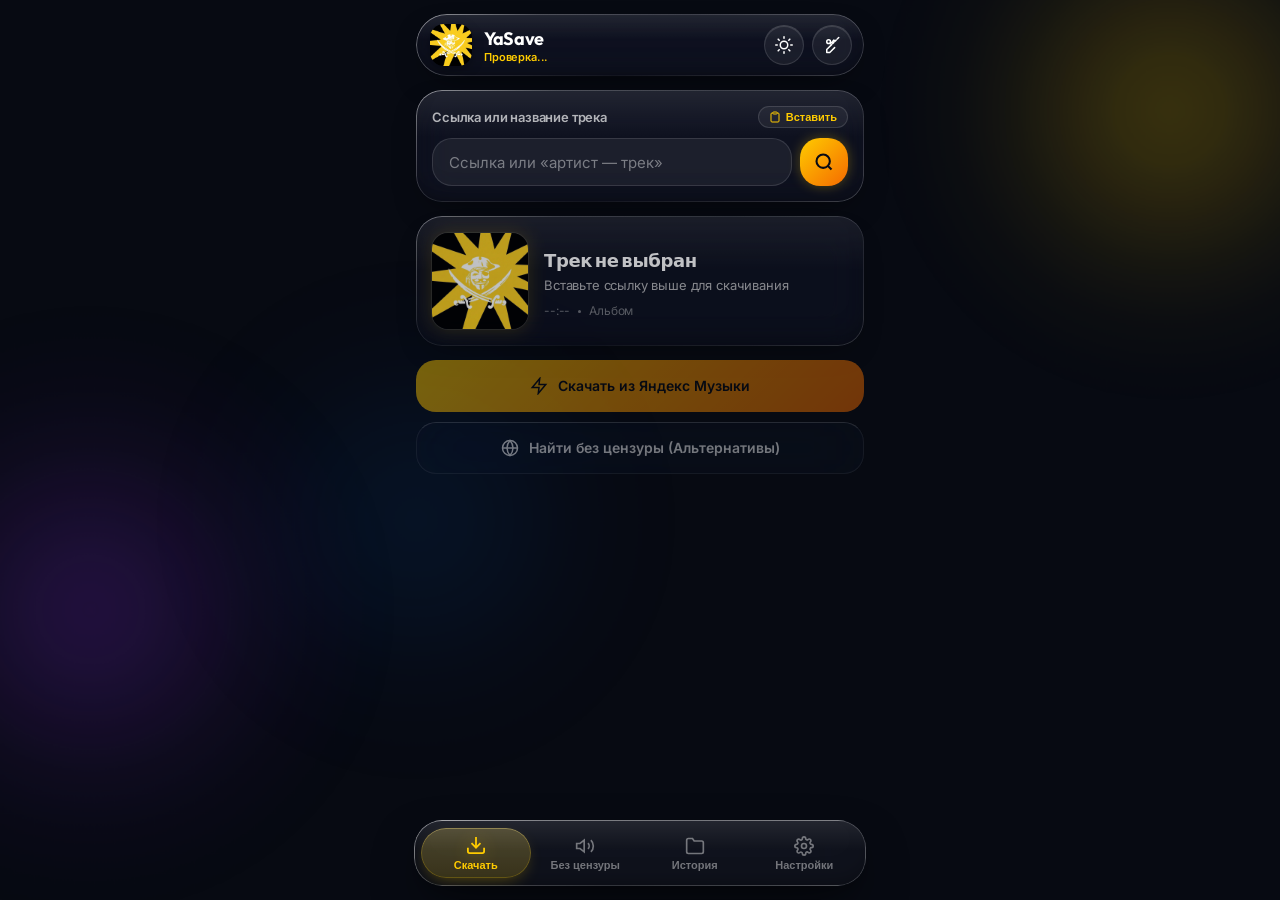
==== commit 1d6f432f: "Restore v2.0 aura background, notification progress and thin icons - Background: v2.0 orbs (colors, " ====
--- a/web/index.html
+++ b/web/index.html
@@ -450,6 +450,15 @@
               <span class="bg-step-text"><b>Закрепить в недавних</b><small>Откройте список приложений, потяните карточку YaSave вниз (замок)</small></span>
             </div>
           </div>
+          <div class="bg-step bg-progress-row">
+            <span class="bg-step-dot is-manual"></span>
+            <span class="bg-step-text"><b>Полоска времени в уведомлении</b><small>Авто: на vivo своя полоска, на остальных системная. Если видите две полоски или ни одной, выберите вручную.</small></span>
+            <select id="progress-mode" class="glass-select" aria-label="Полоска времени">
+              <option value="auto">Авто</option>
+              <option value="session">Системная</option>
+              <option value="bar">Своя</option>
+            </select>
+          </div>
           <div class="settings-inline-row">
             <span class="settings-chip" id="bg-player-status">Проверка…</span>
             <button type="button" class="liquid-button btn-glass-sm" id="btn-bg-refresh">Обновить</button>
--- a/web/css/style.css
+++ b/web/css/style.css
@@ -3233,3 +3233,101 @@
   grid-template-columns: 1fr 1fr;
   gap: 8px;
 }
+
+/* ================= v3.3: classic Liquid Aura (from v2.0, commit c12ebdd) =================
+   Same orbs, colours, sizes, opacity and motion as v2.0:
+     orb-1 380px accent, top-right, floatOrb1 16s, opacity .45
+     orb-2 420px #7928ca, bottom-left, floatOrb2 22s, opacity .45
+     orb-3 320px #0070f3, centre, floatOrb3 18s, opacity .25
+   v2.0 used filter: blur(90px) on each orb. Here the blurred result is baked into a
+   gaussian radial gradient (box enlarged by the blur radius), so the animation only
+   moves pre-painted layers with transform: no per-frame filter work in the WebView. */
+[data-theme="dark"] {
+  --bg-deep: #070a12;
+}
+
+.aura-orb {
+  filter: none;
+  will-change: transform;
+}
+
+.orb-1 {
+  width: 634px;
+  height: 634px;
+  max-width: none;
+  max-height: none;
+  top: -207px;
+  right: -207px;
+  left: auto;
+  bottom: auto;
+  opacity: 0.45;
+  background: radial-gradient(closest-side,
+    hsla(var(--accent-h), var(--accent-s), var(--accent-l), 0.44) 0%,
+    hsla(var(--accent-h), var(--accent-s), var(--accent-l), 0.388) 16.7%,
+    hsla(var(--accent-h), var(--accent-s), var(--accent-l), 0.267) 33.3%,
+    hsla(var(--accent-h), var(--accent-s), var(--accent-l), 0.143) 50%,
+    hsla(var(--accent-h), var(--accent-s), var(--accent-l), 0.06) 66.7%,
+    hsla(var(--accent-h), var(--accent-s), var(--accent-l), 0.019) 83.3%,
+    transparent 100%);
+  animation: floatOrb1 16s ease-in-out infinite alternate;
+}
+
+.orb-2 {
+  width: 653px;
+  height: 653px;
+  max-width: none;
+  max-height: none;
+  top: auto;
+  bottom: -36px;
+  left: -236px;
+  opacity: 0.45;
+  background: radial-gradient(closest-side,
+    rgba(121, 40, 202, 0.506) 0%,
+    rgba(121, 40, 202, 0.447) 16.7%,
+    rgba(121, 40, 202, 0.307) 33.3%,
+    rgba(121, 40, 202, 0.164) 50%,
+    rgba(121, 40, 202, 0.069) 66.7%,
+    rgba(121, 40, 202, 0.022) 83.3%,
+    transparent 100%);
+  animation: floatOrb2 22s ease-in-out infinite alternate;
+}
+
+.orb-3 {
+  width: 608px;
+  height: 608px;
+  max-width: none;
+  max-height: none;
+  top: calc(40% - 144px);
+  left: calc(20% - 144px);
+  opacity: 0.25;
+  background: radial-gradient(closest-side,
+    rgba(0, 112, 243, 0.339) 0%,
+    rgba(0, 112, 243, 0.299) 16.7%,
+    rgba(0, 112, 243, 0.206) 33.3%,
+    rgba(0, 112, 243, 0.11) 50%,
+    rgba(0, 112, 243, 0.046) 66.7%,
+    rgba(0, 112, 243, 0.015) 83.3%,
+    transparent 100%);
+  animation: floatOrb3 18s ease-in-out infinite alternate;
+}
+
+/* v2.0 had no 4th orb and no vignette */
+.orb-4,
+.aura-vignette {
+  display: none;
+}
+
+/* ================= v3.3: progress mode select ================= */
+.glass-select {
+  height: 34px;
+  padding: 0 10px;
+  border-radius: var(--r-full);
+  border: 1px solid var(--rim-mid);
+  background: rgba(255, 255, 255, 0.06);
+  color: var(--text-primary);
+  font: 600 12px var(--font-body);
+}
+
+.glass-select option {
+  color: #000;
+}
